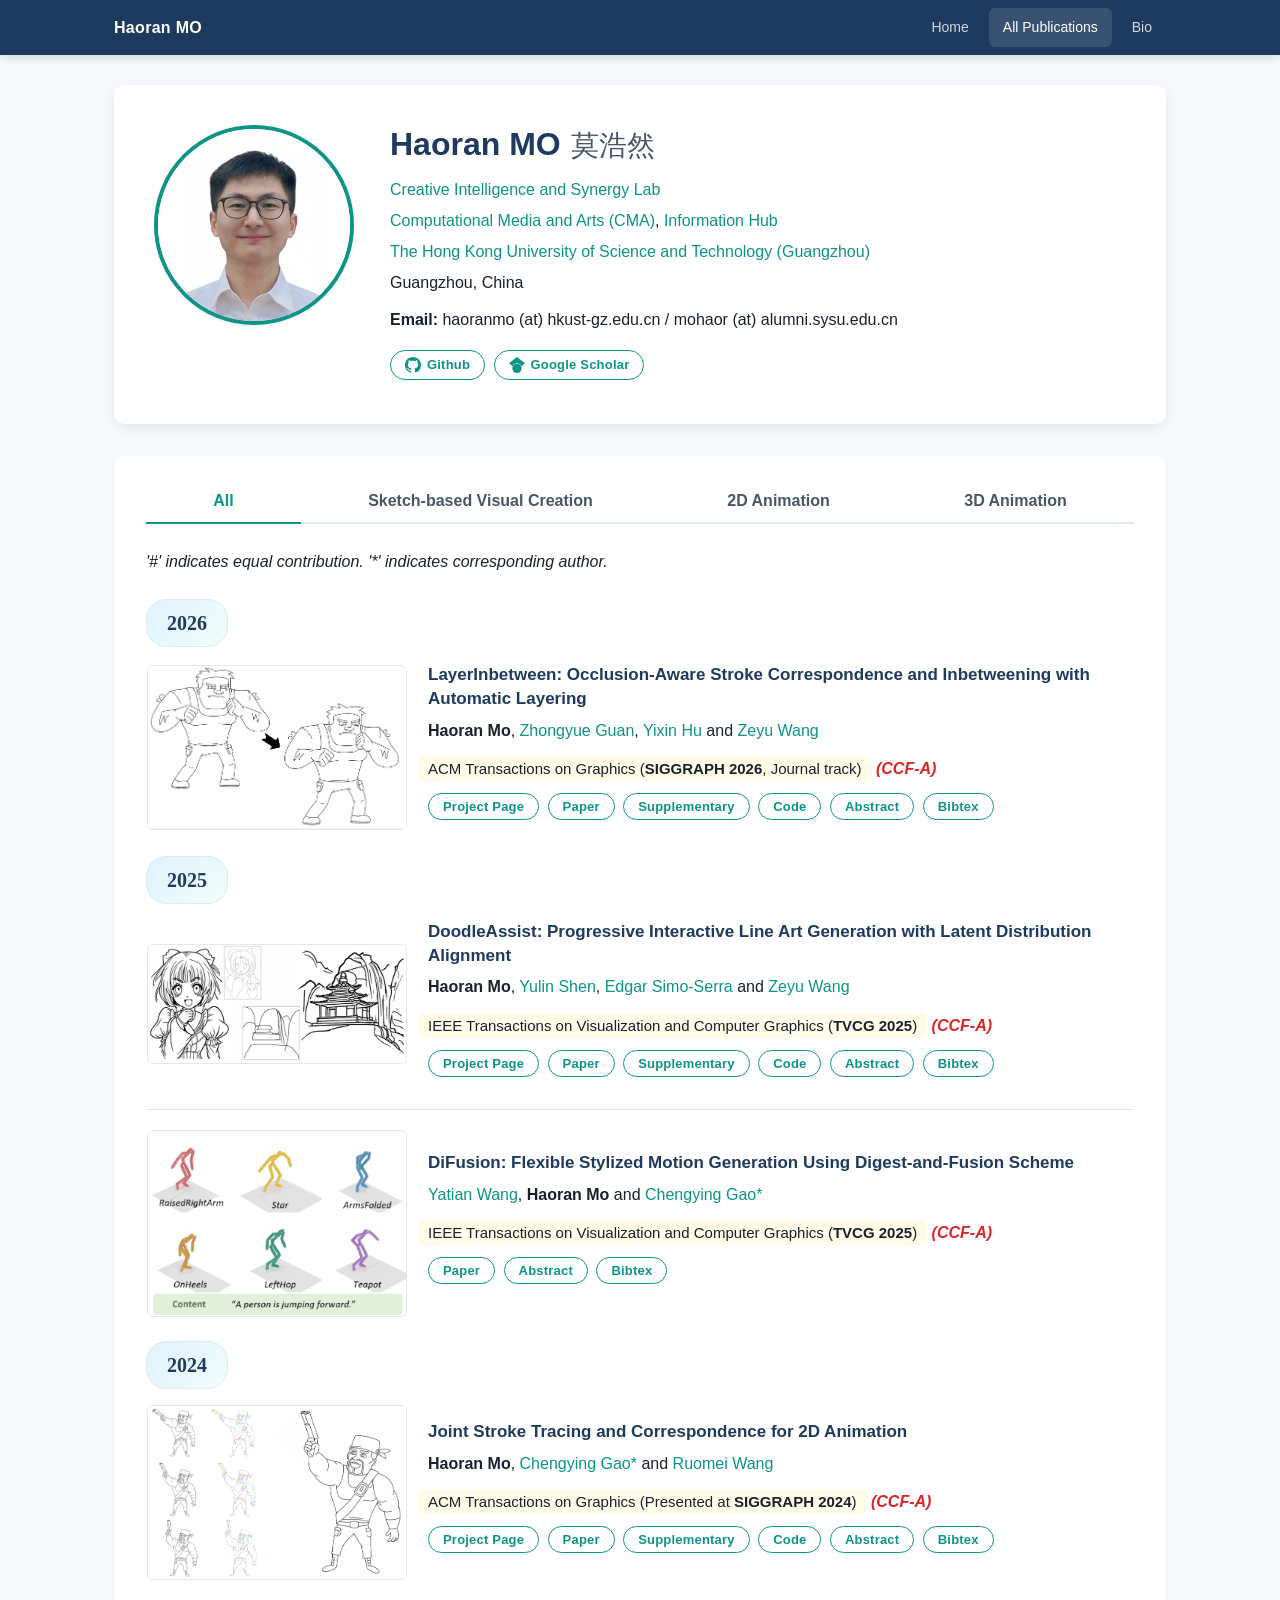
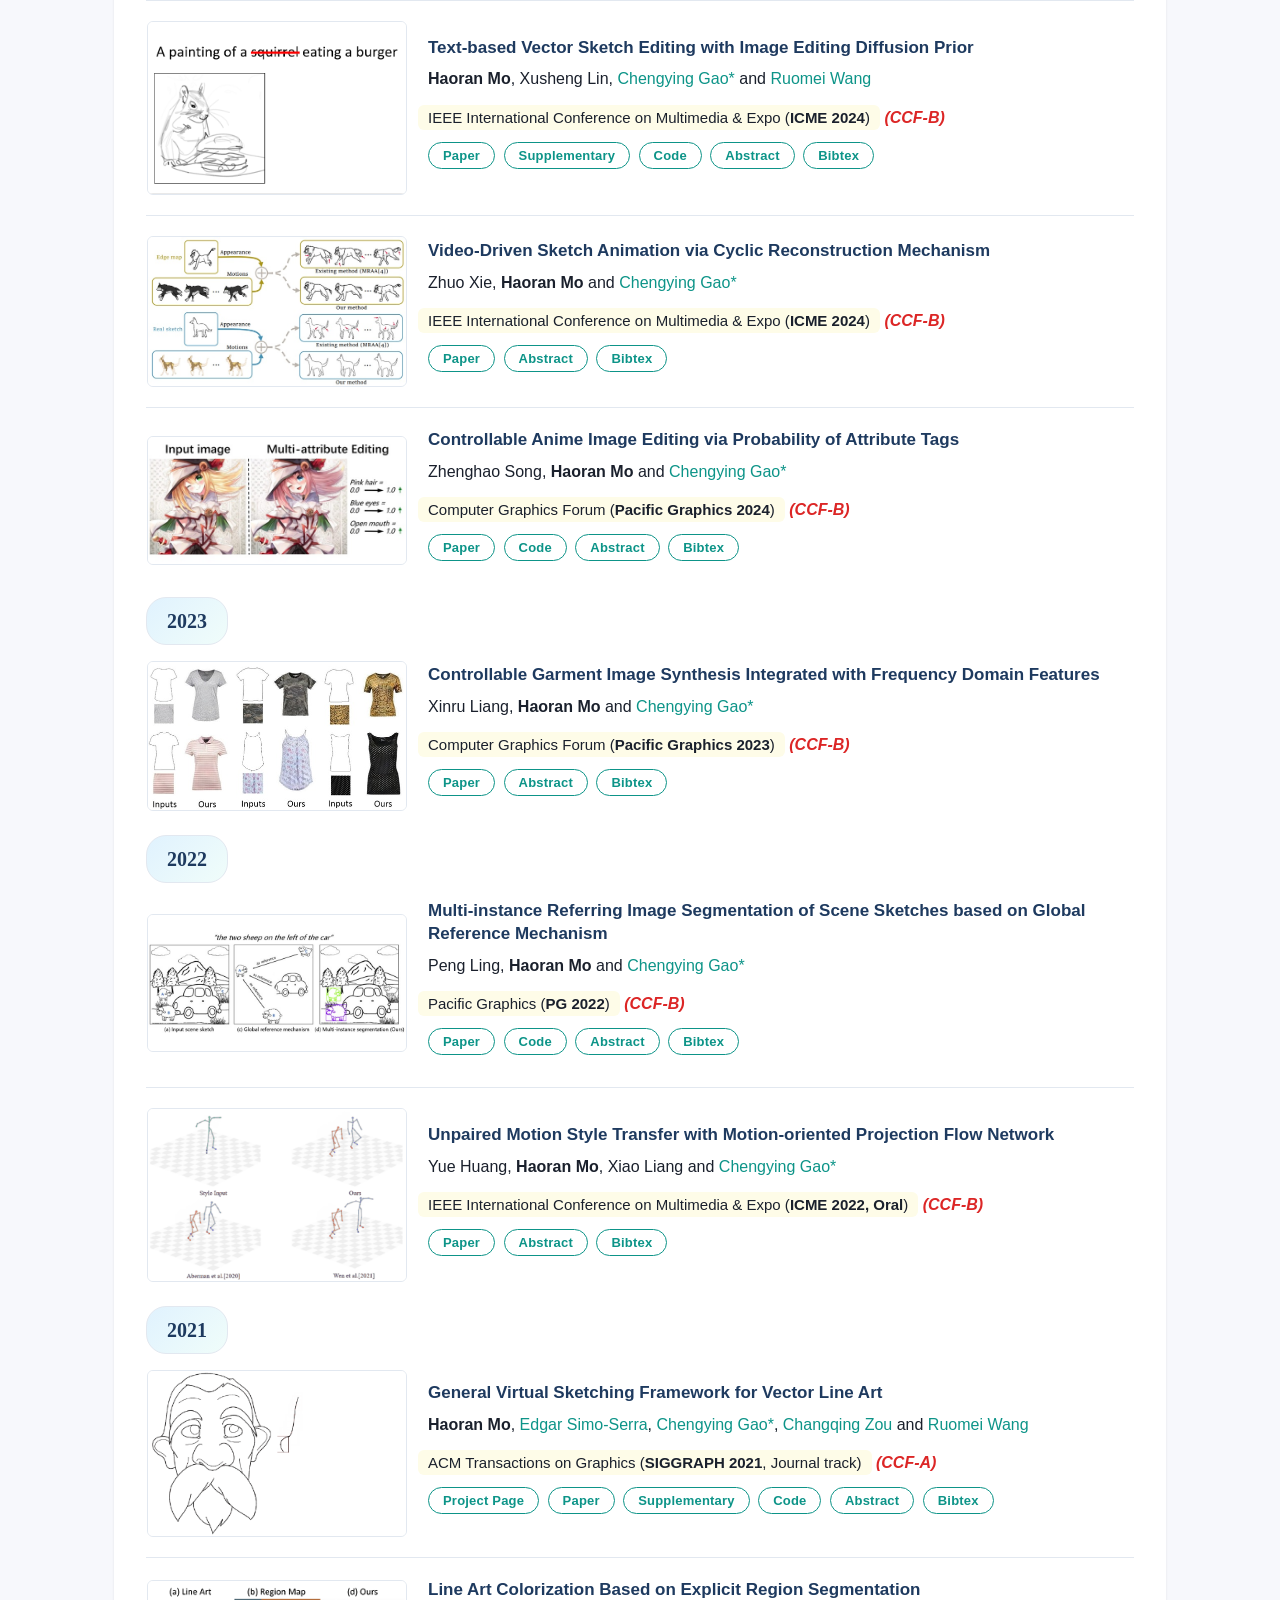
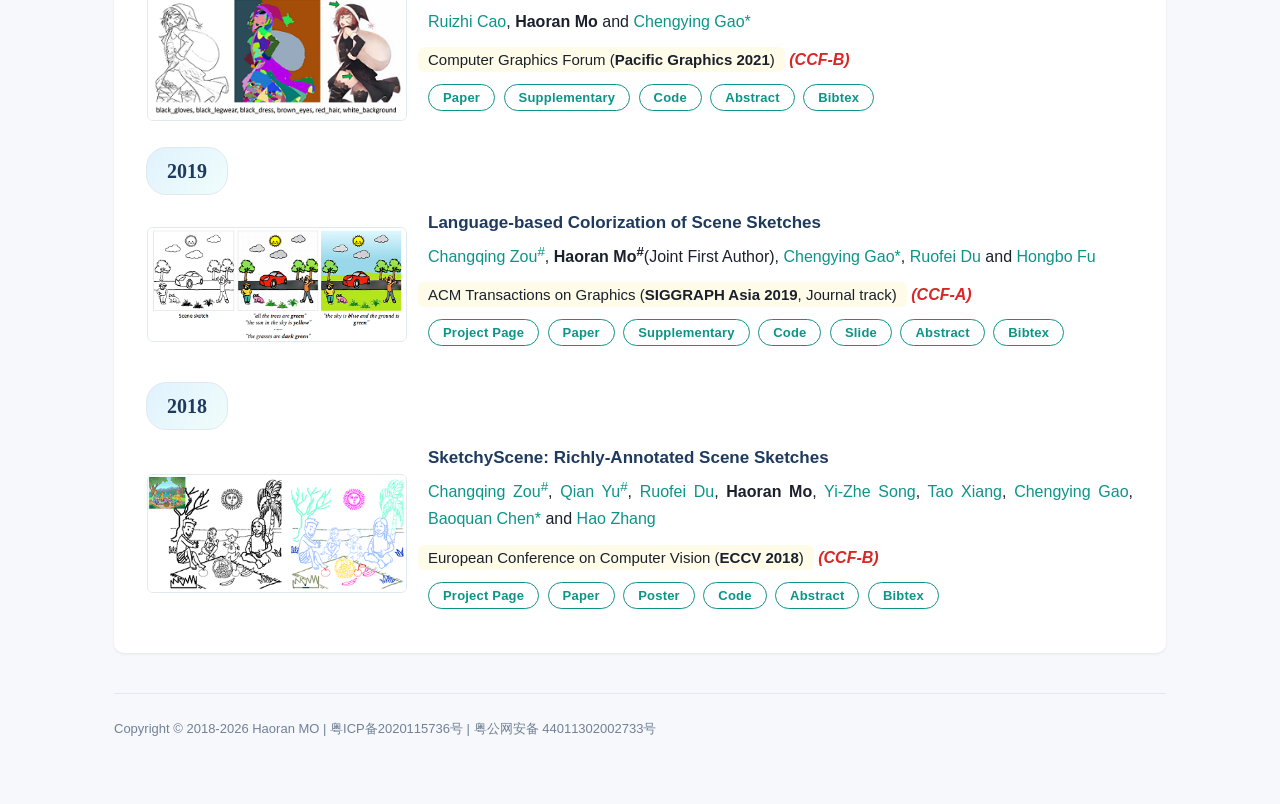
==== all_papers.html @ 0e8ff22b "updated" ====
﻿
<html><head><meta http-equiv="Content-Type" content="text/html; charset=UTF-8">
<meta name="viewport" content="width=device-width, initial-scale=1.0">
<!--<script async src="./analytics.js"></script>-->
<script type="text/javascript" src="./hidebib.js"></script>
<link rel="stylesheet" href="./style.css">
<title>Haoran MO | 莫浩然 's Papers</title>
</head>

<body>

<!-- Navigation -->
<nav class="top-nav">
    <div class="nav-inner">
        <a href="index.html" class="nav-brand">Haoran MO</a>
        <div class="nav-links">
            <a href="index.html">Home</a>
            <a href="all_papers.html" class="active">All Publications</a>
            <a href="bio.html">Bio</a>
        </div>
    </div>
</nav>

<div class="page-container">

<!-- Profile Header -->
<div class="profile-header">
    <div class="profile-photo">
        <img loading="lazy" src="./files/misc/DSC03589-AI-meitu-AI1-square.png" alt="Haoran MO">
    </div>
    <div class="profile-info">
        <div style="display:flex; align-items:baseline; gap:10px; flex-wrap:wrap; margin-bottom:12px;">
            <span class="caption">Haoran MO</span>
            <span class="caption-1">莫浩然</span>
        </div>
        <p class="content"><a href="https://cislab.hkust-gz.edu.cn/" class="content">Creative Intelligence and Synergy Lab</a></p>
        <p class="content"><a href="https://cma.hkust-gz.edu.cn/" class="content">Computational Media and Arts (CMA)</a>, <a href="https://infh.hkust-gz.edu.cn/" class="content">Information Hub</a></p>
        <p class="content"><a href="https://www.hkust-gz.edu.cn/" class="content">The Hong Kong University of Science and Technology (Guangzhou)</a></p>
        <p class="content">Guangzhou, China</p>
        <div style="margin-top:10px;">
            <p class="content"><strong>Email: </strong>haoranmo (at) hkust-gz.edu.cn / mohaor (at) alumni.sysu.edu.cn</p>
        </div>
        <div style="margin-top:12px;">
            <a href="https://github.com/MarkMoHR" class="mybutton"><svg viewBox="0 0 16 16" xmlns="http://www.w3.org/2000/svg"><path d="M8 0C3.58 0 0 3.58 0 8c0 3.54 2.29 6.53 5.47 7.59.4.07.55-.17.55-.38 0-.19-.01-.82-.01-1.49-2.01.37-2.53-.49-2.69-.94-.09-.23-.48-.94-.82-1.13-.28-.15-.68-.52-.01-.53.63-.01 1.08.58 1.23.82.72 1.21 1.87.87 2.33.66.07-.52.28-.87.51-1.07-1.78-.2-3.64-.89-3.64-3.95 0-.87.31-1.59.82-2.15-.08-.2-.36-1.02.08-2.12 0 0 .67-.21 2.2.82.64-.18 1.32-.27 2-.27.68 0 1.36.09 2 .27 1.53-1.04 2.2-.82 2.2-.82.44 1.1.16 1.92.08 2.12.51.56.82 1.27.82 2.15 0 3.07-1.87 3.75-3.65 3.95.29.25.54.73.54 1.48 0 1.07-.01 1.93-.01 2.2 0 .21.15.46.55.38A8.013 8.013 0 0016 8c0-4.42-3.58-8-8-8z"/></svg>Github</a>
            <a href="https://scholar.google.com/citations?user=wIqtF_QAAAAJ" class="mybutton"><svg viewBox="0 0 24 24" xmlns="http://www.w3.org/2000/svg"><path d="M5.242 13.769L0 9.5 12 0l12 9.5-5.242 4.269C17.548 11.249 14.978 9.5 12 9.5c-2.977 0-5.548 1.748-6.758 4.269zM12 10a7 7 0 100 14 7 7 0 000-14z"/></svg>Google Scholar</a>
        </div>
    </div>
</div>

<!-- All Publications -->
<div class="section-card">
    <!-- Category Navigation Tabs -->
    <div class="category-nav">
        <button class="cat-btn active" onclick="filterCategory('all')">All</button>
        <button class="cat-btn" onclick="filterCategory('sketch')">Sketch-based Visual Creation</button>
        <button class="cat-btn" onclick="filterCategory('2d')">2D Animation</button>
        <button class="cat-btn" onclick="filterCategory('3d')">3D Animation</button>
    </div>
    <p align="justify" class="content"><em>'#' indicates equal contribution. '*' indicates corresponding author.</em></p>

    <div class="pub-sections">
    <p class="year-badge">2026</p>
    <table class="pub-table" border="0">
        <tr data-category="2d">
            <td class="pub-thumb">
                <a href="https://github.com/MarkMoHR/LayerInbetween" class="hoverZoomLink">
                    <img loading="lazy" src="./files/projects/LayerInbetween_SIG26.gif" alt="LayerInbetween">
                </a>
            </td>
            <td class="pub-info">
                <heading>LayerInbetween: Occlusion-Aware Stroke Correspondence and Inbetweening with Automatic Layering</heading>
                <p class="content">
                    <strong>Haoran Mo</strong>,
                    <a href="https://scholar.google.com/citations?user=dSiiT8YAAAAJ">Zhongyue Guan</a>,
                    <a href="https://scholar.google.com/citations?user=kPGo8-kAAAAJ">Yixin Hu</a> and
                    <a href="https://cislab.hkust-gz.edu.cn/members/zeyu-wang/">Zeyu Wang</a>
                </p>
                <p class="margin-small">&nbsp;</p>
                <span class="content-bg"><em>ACM Transactions on Graphics (<strong>SIGGRAPH 2026</strong>, Journal track)</em></span>
                <em><strong><font color="#F56A6A">(CCF-A)</font></strong></em>
                <p class="margin">&nbsp;</p>
                <div class="paper" id="SIG_26_LayerInbetween">
                <a href="https://markmohr.github.io/LayerInbetween/" class="mybutton">Project Page</a>
                <a href="https://cislab.hkust-gz.edu.cn/media/documents/_SIGGRAPH_2026__LayerInbetween.pdf" class="mybutton">Paper</a>
                <a href="./files/projects/SIGGRAPH_2026_LayerInbetween_supplementary.pdf" class="mybutton">Supplementary</a>
                <a href="https://github.com/MarkMoHR/LayerInbetween" class="mybutton">Code</a>
                <a href="javascript:toggleblock('SIG26_LayerInbetween')" class="mybutton">Abstract</a>
                <a href="javascript:togglebib('SIG_26_LayerInbetween')" class="mybutton">Bibtex</a>
                <p class="margin">&nbsp;</p>
                <p class="content3" id="SIG26_LayerInbetween">
                    Establishing one-to-one stroke correspondences is fundamental to vector-based animation inbetweening. Animators may face great challenges when handling occlusion, as occluded strokes must be drawn explicitly in keyframes and manually hidden frame by frame after stroke interpolation. To reduce tedious effort, we present LayerInbetween, an occlusion-aware framework for vector stroke correspondence and automatic inbetweening. It performs automatic layering to guide stroke tracing and correspondence finding for occluded strokes, and to resolve occlusion with layers in the inbetween frames. To predict occluded strokes, we propose a Global-Local Layer Transformation (GLLT) module that progressively improves the spatial alignment of strokes across keyframes via layer guidance, thereby indicating their potential positions. Our framework is trained on a synthetic dataset comprising 17k+ pairs of keyframes with occlusion and their stroke correspondences. Extensive experiments demonstrate the effectiveness of LayerInbetween compared with existing methods and its generalization capabilities to various types of drawings. In addition to its superior performance, our vector-based inbetweening method enables more flexible editing of 2D animation than raster-based video generation.
                </p>
                <pre xml:space="preserve" class="content4">
@article{mo2026layerinbetween,
  title={LayerInbetween: Occlusion-Aware Stroke Correspondence and Inbetweening with Automatic Layering},
  author={Mo, Haoran and Guan, Zhongyue and Hu, Yixin and Wang, Zeyu},
  journal={ACM Transactions on Graphics (TOG)},
  volume={45},
  number={4},
  pages={1--18},
  year={2026},
  publisher={ACM New York, NY, USA}
}
</pre>
                </div>
            </td>
        </tr>
    </table>

    <p class="year-badge">2025</p>
    <table class="pub-table" border="0">
        <tr data-category="sketch">
            <td class="pub-thumb">
                <a href="https://github.com/MarkMoHR/DoodleAssist" class="hoverZoomLink">
                    <img loading="lazy" src="./files/projects/doodleAssist_TVCG25.jpg" alt="doodleAssist">
                </a>
            </td>
            <td class="pub-info">
                <heading>DoodleAssist: Progressive Interactive Line Art Generation with Latent Distribution Alignment</heading>
                <p class="content">
                    <strong>Haoran Mo</strong>,
                    <a href="https://yulinshen.com/">Yulin Shen</a>,
                    <a href="https://esslab.jp/~ess/en/">Edgar Simo-Serra</a> and
                    <a href="https://cislab.hkust-gz.edu.cn/members/zeyu-wang/">Zeyu Wang</a>
                </p>
                <p class="margin-small">&nbsp;</p>
                <span class="content-bg"><em>IEEE Transactions on Visualization and Computer Graphics (<strong>TVCG 2025</strong>)</em></span>
                <em><strong><font color="#F56A6A">(CCF-A)</font></strong></em>
                <p class="margin">&nbsp;</p>
                <div class="paper" id="TVCG_25_doodle">
                <a href="https://markmohr.github.io/DoodleAssist/" class="mybutton">Project Page</a>
                <a href="https://ieeexplore.ieee.org/abstract/document/11216020" class="mybutton">Paper</a>
                <a href="./files/projects/TVCG_DoodleAssist_supplementary.pdf" class="mybutton">Supplementary</a>
                <a href="https://github.com/MarkMoHR/DoodleAssist" class="mybutton">Code</a>
                <a href="javascript:toggleblock('TVCG25_doodle')" class="mybutton">Abstract</a>
                <a href="javascript:togglebib('TVCG_25_doodle')" class="mybutton">Bibtex</a>
                <p class="margin">&nbsp;</p>
                <p class="content3" id="TVCG25_doodle">
                    Creating high-quality line art in a fast and controlled manner plays a crucial role in anime production and concept design. We present DoodleAssist, an interactive and progressive line art generation system controlled by sketches and prompts, which helps both experts and novices concretize their design intentions or explore possibilities. Built upon a controllable diffusion model, our system performs progressive generation based on the last generated line art, synthesizing regions corresponding to drawn or modified strokes while keeping the remaining ones unchanged. To facilitate this process, we propose a latent distribution alignment mechanism to enhance the transition between the two regions and allow seamless blending, thereby alleviating issues of region incoherence and line discontinuity. Finally, we also build a user interface that allows the convenient creation of line art through interactive sketching and prompts. Qualitative and quantitative comparisons against existing approaches and an in-depth user study demonstrate the effectiveness and usability of our system. Our system can benefit various applications such as anime concept design, drawing assistant, and creativity support for children.
                </p>
                <pre xml:space="preserve" class="content4">
@article{mo2025doodleassist,
  title   = {DoodleAssist: Progressive Interactive Line Art Generation with Latent Distribution Alignment},
  author  = {Mo, Haoran and Shen, Yulin and Simo-Serra, Edgar and Wang, Zeyu},
  journal = {IEEE Transactions on Visualization and Computer Graphics (TVCG)},
  year    = {2025}
}
</pre>
                </div>
            </td>
        </tr>

        <tr data-category="3d">
            <td class="pub-thumb">
                <a href="https://ieeexplore.ieee.org/abstract/document/11202393" class="hoverZoomLink">
                    <img loading="lazy" src="./files/projects/motion_TVCG25.gif" alt="DiFusion">
                </a>
            </td>
            <td class="pub-info">
                <heading>DiFusion: Flexible Stylized Motion Generation Using Digest-and-Fusion Scheme</heading>
                <p class="content">
                    <a href="">Yatian Wang</a>,
                    <strong>Haoran Mo</strong> and
                    <a href="https://cse.sysu.edu.cn/teacher/GaoChengying">Chengying Gao*</a>
                </p>
                <p class="margin-small">&nbsp;</p>
                <span class="content-bg"><em>IEEE Transactions on Visualization and Computer Graphics (<strong>TVCG 2025</strong>)</em></span>
                <em><strong><font color="#F56A6A">(CCF-A)</font></strong></em>
                <p class="margin">&nbsp;</p>
                <div class="paper" id="TVCG_25_motion">
                <a href="https://ieeexplore.ieee.org/abstract/document/11202393" class="mybutton">Paper</a>
                <a href="javascript:toggleblock('TVCG25_motion')" class="mybutton">Abstract</a>
                <a href="javascript:togglebib('TVCG_25_motion')" class="mybutton">Bibtex</a>
                <p class="margin">&nbsp;</p>
                <p class="content3" id="TVCG25_motion">
                    To address the issue of style expression in existing
 text-driven human motion synthesis methods, we propose DiFusion, a framework for diversely stylized motion generation.
 It offers flexible control of content through texts and style via
 multiple modalities, i.e., textual labels or motion sequences. Our
 approach employs a dual-condition motion latent diffusion model,
 enabling independent control of content and style through flexible
 input modalities. To tackle the issue of imbalanced complexity
 between the text-motion and style-motion datasets, we propose
 the Digest-and-Fusion training scheme, which digests domain
specific knowledge from both datasets and then adaptively fuses
 them into a compatible manner. Comprehensive evaluations
 demonstrate the effectiveness of our method and its superiority
 over existing approaches in terms of content alignment, style
 expressiveness, realism, and diversity. Additionally, our approach
 can be extended to practical applications, such as motion style
 interpolation.
                </p>
                <pre xml:space="preserve" class="content4">
@article{wang2025difusion,
  title   = {DiFusion: Flexible Stylized Motion Generation Using Digest-and-Fusion Scheme},
  author  = {Wang, Yatian and Mo, Haoran and Gao, Chengying},
  journal = {IEEE Transactions on Visualization and Computer Graphics (TVCG)},
  year    = {2025}
}
</pre>
                </div>
            </td>
        </tr>
    </table>

    <p class="year-badge">2024</p>
    <table class="pub-table" border="0">
        <tr data-category="2d">
            <td class="pub-thumb">
                <a href="https://markmohr.github.io/JoSTC/" class="hoverZoomLink">
                    <img loading="lazy" src="./files/TOG2024/gunman.gif" alt="tracing">
                </a>
            </td>
            <td class="pub-info">
                <heading>Joint Stroke Tracing and Correspondence for 2D Animation</heading>
                <p class="content">
                    <strong>Haoran Mo</strong>,
                    <a href="https://cse.sysu.edu.cn/teacher/GaoChengying">Chengying Gao*</a> and
                    <a href="https://sse.sysu.edu.cn/teacher/689">Ruomei Wang</a>
                </p>
                <p class="margin-small">&nbsp;</p>
                <span class="content-bg"><em>ACM Transactions on Graphics (Presented at <strong>SIGGRAPH 2024</strong>)</em></span>
                <em><strong><font color="#F56A6A">(CCF-A)</font></strong></em>
                <p class="margin">&nbsp;</p>
                <div class="paper" id="TOG24">
                <a href="https://markmohr.github.io/JoSTC/" class="mybutton">Project Page</a>
                <a href="https://dl.acm.org/doi/full/10.1145/3649890" class="mybutton">Paper</a>
                <a href="files/TOG2024/SketchTracing_TOG2024_supplemental.pdf" class="mybutton">Supplementary</a>
                <a href="https://github.com/MarkMoHR/JoSTC" class="mybutton">Code</a>
                <a href="javascript:toggleblock('TOG_24')" class="mybutton">Abstract</a>
                <a href="javascript:togglebib('TOG24')" class="mybutton">Bibtex</a>
                <p class="margin">&nbsp;</p>
                <p class="content3" id="TOG_24">
                    To alleviate human labor in redrawing keyframes with ordered vector strokes for automatic inbetweening,
                    we for the first time propose a joint stroke tracing and correspondence approach.
                    Given consecutive raster keyframes along with a single vector image of the starting frame as a guidance,
                    the approach generates vector drawings for the remaining keyframes while ensuring one-to-one stroke correspondence.
                    Our framework trained on clean line drawings generalizes to rough sketches
                    and the generated results can be imported into inbetweening systems to produce inbetween sequences.
                    Hence, the method is compatible with standard 2D animation workflow.
                    An adaptive spatial transformation module (ASTM) is introduced to handle non-rigid motions and stroke distortion.
                    We collect a dataset for training, with 10k+ pairs of raster frames and their vector drawings with stroke correspondence.
                    Comprehensive validations on real clean and rough animated frames manifest the effectiveness of our method and superiority to existing methods.
                </p>
                <pre xml:space="preserve" class="content4">
@article{mo2024joint,
  title   = {Joint Stroke Tracing and Correspondence for 2D Animation},
  author  = {Mo, Haoran and Gao, Chengying and Wang, Ruomei},
  journal = {ACM Transactions on Graphics (TOG)},
  year    = {2024}
}
</pre>
                </div>
            </td>
        </tr>

        <tr data-category="sketch">
            <td class="pub-thumb">
                <a href="https://github.com/MarkMoHR/DiffSketchEdit" class="hoverZoomLink">
                    <img loading="lazy" src="./files/ICME2024/editing.gif" alt="icme2024">
                </a>
            </td>
            <td class="pub-info">
                <heading>Text-based Vector Sketch Editing with Image Editing Diffusion Prior</heading>
                <p class="content">
                    <strong>Haoran Mo</strong>,
                    Xusheng Lin,
                    <a href="https://cse.sysu.edu.cn/teacher/GaoChengying">Chengying Gao*</a> and
                    <a href="https://sse.sysu.edu.cn/teacher/689">Ruomei Wang</a>
                </p>
                <p class="margin-small">&nbsp;</p>
                <span class="content-bg">
                    <em>IEEE International Conference on Multimedia &amp; Expo (<strong>ICME 2024</strong>)</em>
                </span>
                <em><strong><font color="#F56A6A">(CCF-B)</font></strong></em>
                <p class="margin">&nbsp;</p>
                <div class="paper" id="ICME24">
                <a href="https://www.sysu-imsl.com/files/ICME2024/ICME2024_sketch_editing_final.pdf" class="mybutton">Paper</a>
                <a href="files/ICME2024/ICME2024_sketch_editing_supp.pdf" class="mybutton">Supplementary</a>
                <a href="https://github.com/MarkMoHR/DiffSketchEdit" class="mybutton">Code</a>
                <a href="javascript:toggleblock('ICME_24')" class="mybutton">Abstract</a>
                <a href="javascript:togglebib('ICME24')" class="mybutton">Bibtex</a>
                <p class="margin">&nbsp;</p>
                <p class="content3" id="ICME_24">
                    We present a framework for text-based vector sketch editing to improve the efficiency of graphic design. The key idea behind the approach is to transfer the prior information from raster-level diffusion models, especially those from image editing methods, into the vector sketch-oriented task. The framework presents three editing modes and allows iterative editing. To meet the editing requirement of modifying the intended parts only while avoiding changing the other strokes, we introduce a stroke-level local editing scheme that automatically produces an editing mask reflecting locally editable regions and modifies strokes within the regions only. Comparisons with existing methods demonstrate the superiority of our approach.
                </p>
                <pre xml:space="preserve" class="content4">
@inproceedings{mo2024text,
  title={Text-based Vector Sketch Editing with Image Editing Diffusion Prior},
  author={Mo, Haoran and Lin, Xusheng and Gao, Chengying and Wang, Ruomei},
  booktitle={2024 IEEE International Conference on Multimedia and Expo (ICME)},
  pages={1--6},
  year={2024},
  organization={IEEE}
}
</pre>
                </div>
            </td>
        </tr>

        <tr data-category="2d">
            <td class="pub-thumb">
                <a href="https://ieeexplore.ieee.org/abstract/document/10688206/" class="hoverZoomLink">
                    <img loading="lazy" src="./files/ICME2024/animation.jpg" alt="icme2024">
                </a>
            </td>
            <td class="pub-info">
                <heading>Video-Driven Sketch Animation via Cyclic Reconstruction Mechanism</heading>
                <p class="content">
                    Zhuo Xie,
                    <strong>Haoran Mo</strong> and
                    <a href="https://cse.sysu.edu.cn/teacher/GaoChengying">Chengying Gao*</a>
                </p>
                <p class="margin-small">&nbsp;</p>
                <span class="content-bg">
                    <em>IEEE International Conference on Multimedia &amp; Expo (<strong>ICME 2024</strong>)</em>
                </span>
                <em><strong><font color="#F56A6A">(CCF-B)</font></strong></em>
                <p class="margin">&nbsp;</p>
                <div class="paper" id="ICME24_ani">
                <a href="https://www.sysu-imsl.com/files/ICME2024/ICME2024_sketch_animation_final.pdf" class="mybutton">Paper</a>
                <a href="javascript:toggleblock('ICME_24_ani')" class="mybutton">Abstract</a>
                <a href="javascript:togglebib('ICME24_ani')" class="mybutton">Bibtex</a>
                <p class="margin">&nbsp;</p>
                <p class="content3" id="ICME_24_ani">
                    Considering the time-consuming manual workflow in 2D sketch animation production, we present an automatic solution by using videos as reference to animate the static sketch images. This includes motion extraction from the videos and injection into the sketches to produce animated sketch sequences in which appearance properties from the source sketches should be preserved. To reduce blurry artifact caused by complex motions and maintain stroke line continuity, we propose to incorporate inner masks of the sketches as an explicit guidance to indicate inner regions and ensure component integrality. Moreover, to bridge the domain gap between the video frames and the sketches when modelling the motions, we introduce a cyclic reconstruction mechanism to increase compatibility with different domains and improve motion consistency between the sketch animation and the driving video.
                </p>
                <pre xml:space="preserve" class="content4">
@inproceedings{xie2024video,
  title={Video-Driven Sketch Animation via Cyclic Reconstruction Mechanism},
  author={Xie, Zhuo and Mo, Haoran and Gao, Chengying},
  booktitle={2024 IEEE International Conference on Multimedia and Expo (ICME)},
  pages={1--6},
  year={2024},
  organization={IEEE}
}
</pre>
                </div>
            </td>
        </tr>

        <tr data-category="sketch">
            <td class="pub-thumb">
                <a href="https://onlinelibrary.wiley.com/doi/10.1111/cgf.15245" class="hoverZoomLink">
                    <img loading="lazy" src="./files/PG2024/pg2024.jpg">
                </a>
            </td>
            <td class="pub-info">
                <heading>Controllable Anime Image Editing via Probability of Attribute Tags</heading>
                <p class="content">
                    Zhenghao Song,
                    <strong>Haoran Mo</strong> and
                    <a href="https://cse.sysu.edu.cn/teacher/GaoChengying">Chengying Gao*</a>
                </p>
                <p class="margin-small">&nbsp;</p>
                <span class="content-bg"><em>Computer Graphics Forum (<strong>Pacific Graphics 2024</strong>)</em></span>
                <em><strong><font color="#F56A6A">(CCF-B)</font></strong></em>
                <p class="margin">&nbsp;</p>
                <div class="paper" id="PG2024">
                <a href="https://onlinelibrary.wiley.com/doi/10.1111/cgf.15245" class="mybutton">Paper</a>
                <a href="https://github.com/Songdp-zh/Controllable-Anime-Image-Editing" class="mybutton">Code</a>
                <a href="javascript:toggleblock('PG_24')" class="mybutton">Abstract</a>
                <a href="javascript:togglebib('PG2024')" class="mybutton">Bibtex</a>
                <p class="margin">&nbsp;</p>
                <p class="content3" id="PG_24">
                    Editing anime images via probabilities of attribute tags allows controlling the degree of the manipulation in an intuitive and convenient manner.
                    Existing methods fall short in the progressive modification and preservation of unintended regions in the input image.
                    We propose a controllable anime image editing framework based on adjusting the tag probabilities,
                    in which a probability encoding network (PEN) is developed to encode the probabilities into features that capture continuous characteristic of the probabilities.
                    Thus, the encoded features are able to direct the generative process of a pre-trained diffusion model and facilitate the linear manipulation.
                    We also introduce a local editing module that automatically identifies the intended regions and constrains the edits to be applied to those regions only,
                    which preserves the others unchanged.
                    Comprehensive comparisons with existing methods indicate the effectiveness of our framework in both one-shot and linear editing modes.
                    Results in additional applications further demonstrate the generalization ability of our approach.
                </p>
                <pre xml:space="preserve" class="content4">
@inproceedings{song2024controllable,
  title={Controllable Anime Image Editing via Probability of Attribute Tags},
  author={Song, Zhenghao and Mo, Haoran and Gao, Chengying},
  booktitle={Pacific Graphics},
  year={2024}
}
</pre>
                </div>
            </td>
        </tr>
    </table>

    <p class="year-badge">2023</p>
    <table class="pub-table" border="0">
        <tr data-category="sketch">
            <td class="pub-thumb">
                <a href="https://onlinelibrary.wiley.com/doi/10.1111/cgf.14938" class="hoverZoomLink">
                    <img loading="lazy" src="./files/PG2023/pg2023.jpg">
                </a>
            </td>
            <td class="pub-info">
                <heading>Controllable Garment Image Synthesis Integrated with Frequency Domain Features</heading>
                <p class="content">
                    Xinru Liang,
                    <strong>Haoran Mo</strong> and
                    <a href="https://cse.sysu.edu.cn/teacher/GaoChengying">Chengying Gao*</a>
                </p>
                <p class="margin-small">&nbsp;</p>
                <span class="content-bg"><em>Computer Graphics Forum (<strong>Pacific Graphics 2023</strong>)</em></span>
                <em><strong><font color="#F56A6A">(CCF-B)</font></strong></em>
                <p class="margin">&nbsp;</p>
                <div class="paper" id="PG2023">
                <a href="https://onlinelibrary.wiley.com/doi/10.1111/cgf.14938" class="mybutton">Paper</a>
                <a href="javascript:toggleblock('PG_23')" class="mybutton">Abstract</a>
                <a href="javascript:togglebib('PG2023')" class="mybutton">Bibtex</a>
                <p class="margin">&nbsp;</p>
                <p class="content3" id="PG_23">
                    Using sketches and textures to synthesize garment images is able to conveniently display the realistic visual effect in the design phase,
                    which greatly increases the efficiency of fashion design.
                    Existing garment image synthesis methods from a sketch and a texture tend to fail in working on complex textures,
                    especially those with periodic patterns.
                    We propose a controllable garment image synthesis framework that takes as inputs an outline sketch and a texture patch
                    and generates garment images with complicated and diverse texture patterns.
                    To improve the performance of global texture expansion, we exploit the frequency domain features in the generative process,
                    which are from a Fast Fourier Transform (FFT) and able to represent the periodic information of the patterns.
                    We also introduce a perceptual loss in the frequency domain to measure the similarity of two texture pattern patches
                    in terms of their intrinsic periodicity and regularity.
                    Comparisons with existing approaches and sufficient ablation studies demonstrate the effectiveness of our method
                    that is capable of synthesizing impressive garment images with diverse texture patterns while guaranteeing proper texture expansion and pattern consistency.
                </p>
                <pre xml:space="preserve" class="content4">
@inproceedings{liang2023controllable,
  title={Controllable Garment Image Synthesis Integrated with Frequency Domain Features},
  author={Liang, Xinru and Mo, Haoran and Gao, Chengying},
  booktitle={Pacific Graphics},
  year={2023}
}
</pre>
                </div>
            </td>
        </tr>
    </table>

    <p class="year-badge">2022</p>
    <table class="pub-table" border="0">
        <tr data-category="sketch">
            <td class="pub-thumb">
                <a href="https://diglib.eg.org/handle/10.2312/pg20221238" class="hoverZoomLink">
                    <img loading="lazy" src="./files/PG2022/pg2022.jpg">
                </a>
            </td>
            <td class="pub-info">
                <heading>Multi-instance Referring Image Segmentation of Scene Sketches based on Global Reference Mechanism</heading>
                <p class="content">
                    Peng Ling,
                    <strong>Haoran Mo</strong> and
                    <a href="https://cse.sysu.edu.cn/teacher/GaoChengying">Chengying Gao*</a>
                </p>
                <p class="margin-small">&nbsp;</p>
                <span class="content-bg"><em>Pacific Graphics (<strong>PG 2022</strong>)</em></span>
                <em><strong><font color="#F56A6A">(CCF-B)</font></strong></em>
                <p class="margin">&nbsp;</p>
                <div class="paper" id="PG2022">
                <a href="https://www.sysu-imsl.com/files/PG2022/referring_sketch_segmentation.pdf" class="mybutton">Paper</a>
                <a href="https://github.com/LQY404/GRM-Net" class="mybutton">Code</a>
                <a href="javascript:toggleblock('PG_22')" class="mybutton">Abstract</a>
                <a href="javascript:togglebib('PG2022')" class="mybutton">Bibtex</a>
                <p class="margin">&nbsp;</p>
                <p class="content3" id="PG_22">
                    Scene sketch segmentation based on referring expression plays an important role in sketch editing of anime industry.
                    While most existing referring image segmentation approaches are designed for the standard task of generating a binary segmentation mask for a single
                    or a group of target(s), we think it necessary to equip these models with the ability of multi-instance segmentation.
                    To this end, we propose GRM-Net, a one-stage framework tailored for multi-instance referring image segmentation of scene sketches.
                    We extract the language features from the expression and fuse it into a conventional instance segmentation pipeline for filtering out the undesired instances
                    in a coarse-to-fine manner and keeping the matched ones.
                    To model the relative arrangement of the objects and the relationship among them from a global view,
                    we propose a global reference mechanism (GRM) to assign references to each detected candidate to identify its position.
                    We compare with existing methods designed for multi-instance referring image segmentation of scene sketches
                    and for the standard task of referring image segmentation, and the results demonstrate the effectiveness and superiority of our approach.
                </p>
                <pre xml:space="preserve" class="content4">
@inproceedings{ling2022multi,
  title={Multi-instance Referring Image Segmentation of Scene Sketches based on Global Reference Mechanism},
  author={Ling, Peng and Mo, Haoran and Gao, Chengying},
  booktitle={Pacific Graphics},
  year={2022}
}
</pre>
                </div>
            </td>
        </tr>

        <tr data-category="3d">
            <td class="pub-thumb">
                <a href="https://ieeexplore.ieee.org/abstract/document/9859776" class="hoverZoomLink">
                    <img loading="lazy" src="./files/ICME2022/icme2022-4.gif" alt="icme2022">
                </a>
            </td>
            <td class="pub-info">
                <heading>Unpaired Motion Style Transfer with Motion-oriented Projection Flow Network</heading>
                <p class="content">
                    Yue Huang,
                    <strong>Haoran Mo</strong>,
                    Xiao Liang and
                    <a href="https://cse.sysu.edu.cn/teacher/GaoChengying">Chengying Gao*</a>
                </p>
                <p class="margin-small">&nbsp;</p>
                <span class="content-bg">
                    <em>IEEE International Conference on Multimedia &amp; Expo (<strong>ICME 2022, Oral</strong>)</em>
                </span>
                <em><strong><font color="#F56A6A">(CCF-B)</font></strong></em>
                <p class="margin">&nbsp;</p>
                <div class="paper" id="ICME22">
                <a href="https://www.sysu-imsl.com/files/ICME2022/Unpaired_Motion_Style_Transfer_camera_ready.pdf" class="mybutton">Paper</a>
                <a href="javascript:toggleblock('ICME_22')" class="mybutton">Abstract</a>
                <a href="javascript:togglebib('ICME22')" class="mybutton">Bibtex</a>
                <p class="margin">&nbsp;</p>
                <p class="content3" id="ICME_22">
                    Existing motion style transfer methods trained with unpaired samples tend to generate motions with inconsistent content
                    or inconsistent number of frames when compared with the source motion.
                    Moreover, due to the limited training samples, these methods perform worse in unseen style.
                    In this paper, we propose a novel unpaired motion style transfer framework that generates complete stylized motions with consistent content.
                    We introduce a motion-oriented projection flow network (M-PFN) designed for temporal motion data,
                    which encodes the content and style motions into latent codes
                    and decodes the stylized features produced by adaptive instance normalization (AdaIN) into stylized motions.
                    The M-PFN contains dedicated operations and modules, e.g., Transformer, to process the temporal information of motions,
                    which help to improve the continuity of the generated motions.
                    Comparisons with the state-of-the-art methods show that our method effectively transfers the style of the motions
                    while retaining the complete content and has stronger generalization ability in unseen style features.
                </p>
                <pre xml:space="preserve" class="content4">
@inproceedings{huang2022unpaired,
  title={Unpaired Motion Style Transfer with Motion-oriented Projection Flow Network},
  author={Huang, Yue and Mo, Haoran and Liang, Xiao and Gao, Chengying},
  booktitle={2022 IEEE International Conference on Multimedia and Expo (ICME)},
  pages={1--6},
  year={2022},
  organization={IEEE}
}
</pre>
                </div>
            </td>
        </tr>
    </table>

    <p class="year-badge">2021</p>
    <table class="pub-table" border="0">
        <tr data-category="sketch">
            <td class="pub-thumb">
                <a href="https://markmohr.github.io/virtual_sketching/" class="hoverZoomLink">
                    <img loading="lazy" src="./files/SIG2021/muten-fast.gif" alt="vectorization">
                </a>
            </td>
            <td class="pub-info">
                <heading>General Virtual Sketching Framework for Vector Line Art</heading>
                <p class="content">
                    <strong>Haoran Mo</strong>,
                    <a href="https://esslab.jp/~ess/en/">Edgar Simo-Serra</a>,
                    <a href="https://cse.sysu.edu.cn/teacher/GaoChengying">Chengying Gao*</a>,
                    <a href="https://scholar.google.com/citations?user=kj5HiGgAAAAJ">Changqing Zou</a> and
                    <a href="https://sse.sysu.edu.cn/teacher/689">Ruomei Wang</a>
                </p>
                <p class="margin-small">&nbsp;</p>
                <span class="content-bg"><em>ACM Transactions on Graphics (<strong>SIGGRAPH 2021</strong>, Journal track)</em></span>
                <em><strong><font color="#F56A6A">(CCF-A)</font></strong></em>
                <p class="margin">&nbsp;</p>
                <div class="paper" id="SIG21">
                <a href="https://markmohr.github.io/virtual_sketching/" class="mybutton">Project Page</a>
                <a href="https://dl.acm.org/doi/abs/10.1145/3450626.3459833" class="mybutton">Paper</a>
                <a href="files/SIG2021/SketchVectorization_SIG2021_supplemental.pdf" class="mybutton">Supplementary</a>
                <a href="https://github.com/MarkMoHR/virtual_sketching" class="mybutton">Code</a>
                <a href="javascript:toggleblock('SIG_21')" class="mybutton">Abstract</a>
                <a href="javascript:togglebib('SIG21')" class="mybutton">Bibtex</a>
                <p class="margin">&nbsp;</p>
                <p class="content3" id="SIG_21">
                    Vector line art plays an important role in graphic design, however, it is tedious to manually create.
                    We introduce a general framework to produce line drawings from a wide variety of images,
                    by learning a mapping from raster image space to vector image space.
                    Our approach is based on a recurrent neural network that draws the lines one by one.
                    A differentiable rasterization module allows for training with only supervised raster data.
                    We use a dynamic window around a virtual pen while drawing lines,
                    implemented with a proposed aligned cropping and differentiable pasting modules.
                    Furthermore, we develop a stroke regularization loss that encourages the model
                    to use fewer and longer strokes to simplify the resulting vector image.
                    Ablation studies and comparisons with existing methods corroborate the efficiency of our approach
                    which is able to generate visually better results in less computation time,
                    while generalizing better to a diversity of images and applications.
                </p>
                <pre xml:space="preserve" class="content4">
@article{mo2021virtualsketching,
  title   = {General Virtual Sketching Framework for Vector Line Art},
  author  = {Mo, Haoran and Simo-Serra, Edgar and Gao, Chengying and Zou, Changqing and Wang, Ruomei},
  journal = {ACM Transactions on Graphics (TOG)},
  year    = {2021},
  volume  = {40},
  number  = {4},
  pages   = {51:1--51:14}
}
</pre>
                </div>
            </td>
        </tr>

        <tr data-category="sketch">
            <td class="pub-thumb">
                <a href="https://onlinelibrary.wiley.com/doi/full/10.1111/cgf.14396" class="hoverZoomLink">
                    <img loading="lazy" src="./files/PG2021/colorization-PG2021.png" alt="colorization-PG2021">
                </a>
            </td>
            <td class="pub-info">
                <heading>Line Art Colorization Based on Explicit Region Segmentation</heading>
                <p class="content">
                    <a href="https://github.com/Ricardo-L-C">Ruizhi Cao</a>,
                    <strong>Haoran Mo</strong> and
                    <a href="https://cse.sysu.edu.cn/teacher/GaoChengying">Chengying Gao*</a>
                </p>
                <p class="margin-small">&nbsp;</p>
                <span class="content-bg"><em>Computer Graphics Forum (<strong>Pacific Graphics 2021</strong>)</em></span>
                <em><strong><font color="#F56A6A">(CCF-B)</font></strong></em>
                <p class="margin">&nbsp;</p>
                <div class="paper" id="PG2021">
                <a href="https://www.sysu-imsl.com/files/PG2021/line_art_colorization_pg2021_main.pdf" class="mybutton">Paper</a>
                <a href="https://www.sysu-imsl.com/files/PG2021/line_art_colorization_pg2021_supp.pdf" class="mybutton">Supplementary</a>
                <a href="https://github.com/Ricardo-L-C/ColorizationWithRegion" class="mybutton">Code</a>
                <a href="javascript:toggleblock('PG_21')" class="mybutton">Abstract</a>
                <a href="javascript:togglebib('PG2021')" class="mybutton">Bibtex</a>
                <p class="margin">&nbsp;</p>
                <p class="content3" id="PG_21">
                    Automatic line art colorization plays an important role in anime and comic industry.
                    While existing methods for line art colorization are able to generate plausible colorized results,
                    they tend to suffer from the color bleeding issue.
                    We introduce an explicit segmentation fusion mechanism to aid colorization frameworks in avoiding color bleeding artifacts.
                    This mechanism is able to provide region segmentation information for the colorization process explicitly
                    so that the colorization model can learn to avoid assigning the same color across regions with different semantics
                    or inconsistent colors inside an individual region.
                    The proposed mechanism is designed in a plug-and-play manner,
                    so it can be applied to a diversity of line art colorization frameworks with various kinds of user guidances.
                    We evaluate this mechanism in tag-based and reference-based line art colorization tasks
                    by incorporating it into the state-of-the-art models.
                    Comparisons with these existing models corroborate the effectiveness of our method which largely alleviates the color bleeding artifacts.
                </p>
                <pre xml:space="preserve" class="content4">
@inproceedings{cao2021line,
  title={Line Art Colorization Based on Explicit Region Segmentation},
  author={Cao, Ruizhi and Mo, Haoran and Gao, Chengying},
  booktitle={Computer Graphics Forum},
  volume={40},
  number={7},
  year={2021},
  organization={Wiley Online Library}
}
</pre>
                </div>
            </td>
        </tr>
    </table>

    <p class="year-badge">2019</p>
    <table class="pub-table" border="0">
        <tr data-category="sketch">
            <td class="pub-thumb">
                <a href="https://sketchyscene.github.io/SketchySceneColorization/" class="hoverZoomLink">
                    <img loading="lazy" src="./files/SIGA19/colorization2.png" alt="colorization">
                </a>
            </td>
            <td class="pub-info">
                <heading>Language-based Colorization of Scene Sketches</heading>
                <p class="content">
                    <a href="https://scholar.google.com/citations?user=kj5HiGgAAAAJ">Changqing Zou<sup>#</sup></a>,
                    <strong>Haoran Mo<sup>#</sup></strong>(Joint First Author),
                    <a href="https://cse.sysu.edu.cn/teacher/GaoChengying">Chengying Gao*</a>,
                    <a href="http://www.duruofei.com/">Ruofei Du</a> and
                    <a href="https://hongbofu.people.ust.hk/">Hongbo Fu</a>
                </p>
                <p class="margin-small">&nbsp;</p>
                <span class="content-bg"><em>ACM Transactions on Graphics (<strong>SIGGRAPH Asia 2019</strong>, Journal track)</em></span>
                <em><strong><font color="#F56A6A">(CCF-A)</font></strong></em>
                <p class="margin">&nbsp;</p>
                <div class="paper" id="SIGA19">
                <a href="https://sketchyscene.github.io/SketchySceneColorization/" class="mybutton">Project Page</a>
                <a href="files/SIGA19/SketchColorization_paper_SA2019.pdf" class="mybutton">Paper</a>
                <a href="files/SIGA19/SketchColorization_supplementary_SA2019.pdf" class="mybutton">Supplementary</a>
                <a href="https://github.com/SketchyScene/SketchySceneColorization" class="mybutton">Code</a>
                <a href="files/SIGA19/SA2019_SketchColorization_355.pptx" class="mybutton">Slide</a>
                <a href="javascript:toggleblock('SIGA_19')" class="mybutton">Abstract</a>
                <a href="javascript:togglebib('SIGA19')" class="mybutton">Bibtex</a>
                <p class="margin">&nbsp;</p>
                <p class="content3" id="SIGA_19">
                    Being natural, touchless, and fun-embracing, language-based inputs have been demonstrated effective
                    for various tasks from image generation to literacy education for children. This paper for the first
                    time presents a language-based system for interactive colorization of scene sketches, based on semantic
                    comprehension. The proposed system is built upon deep neural networks trained on a large-scale
                    repository of scene sketches and cartoon-style color images with text descriptions. Given a scene
                    sketch, our system allows users, via language-based instructions, to interactively localize and
                    colorize specific foreground object instances to meet various colorization requirements in a
                    progressive way. We demonstrate the effectiveness of our approach via comprehensive experimental
                    results including alternative studies, comparison with the state-of-the-art methods, and generalization
                    user studies. Given the unique characteristics of language-based inputs, we envision a combination of
                    our interface with a traditional scribble-based interface for a practical multimodal colorization
                    system, benefiting various applications. </p>
                <pre xml:space="preserve" class="content4">
@article{zouSA2019sketchcolorization,
  title   = {Language-based Colorization of Scene Sketches},
  author  = {Zou, Changqing and Mo, Haoran and Gao, Chengying and Du, Ruofei and Fu, Hongbo},
  journal = {ACM Transactions on Graphics (TOG)},
  year    = {2019},
  volume  = {38},
  number  = {6},
  pages   = {233:1--233:16}
}
</pre>
                </div>
            </td>
        </tr>
    </table>

    <p class="year-badge">2018</p>
    <table class="pub-table" border="0">
        <tr data-category="sketch">
            <td class="pub-thumb">
                <a href="https://sketchyscene.github.io/SketchyScene/" class="hoverZoomLink">
                    <img loading="lazy" src="./files/ECCV18/sketchyscene2.png" alt="SketchyScene_eccv18">
                </a>
            </td>
            <td class="pub-info">
                <heading>SketchyScene: Richly-Annotated Scene Sketches</heading>
                <p class="content">
                    <a href="https://scholar.google.com/citations?user=kj5HiGgAAAAJ">Changqing Zou<sup>#</sup></a>,
                    <a href="https://yuqian1023.github.io/">Qian Yu<sup>#</sup></a>,
                    <a href="http://www.duruofei.com/">Ruofei Du</a>,
                    <strong>Haoran Mo</strong>,
                    <a href="https://scholar.google.co.uk/citations?user=irZFP_AAAAAJ&hl=en">Yi-Zhe Song</a>,
                    <a href="https://scholar.google.co.uk/citations?user=MeS5d4gAAAAJ&hl=en">Tao Xiang</a>,
                    <a href="https://cse.sysu.edu.cn/teacher/GaoChengying">Chengying Gao</a>,
                    <a href="http://cfcs.pku.edu.cn/baoquan/">Baoquan Chen*</a> and
                    <a href="http://www.cs.sfu.ca/~haoz/">Hao Zhang</a>
                </p>
                <p class="margin-small">&nbsp;</p>
                <span class="content-bg"><em>European Conference on Computer Vision (<strong>ECCV 2018</strong>)</em></span>
                <em><strong><font color="#F56A6A">(CCF-B)</font></strong></em>
                <p class="margin">&nbsp;</p>
                <div class="paper" id="SketchyScene_eccv">
                <a href="https://sketchyscene.github.io/SketchyScene/" class="mybutton">Project Page</a>
                <a href="http://openaccess.thecvf.com/content_ECCV_2018/papers/Changqing_Zou_SketchyScene_Richly-Annotated_Scene_ECCV_2018_paper.pdf" class="mybutton">Paper</a>
                <a href="https://changqingzou.weebly.com/uploads/5/9/3/6/59369643/eccv_2018_qian_changqing_v2.4.pdf" class="mybutton">Poster</a>
                <a href="https://github.com/SketchyScene/SketchyScene" class="mybutton">Code</a>
                <a href="javascript:toggleblock('SketchyScene_eccv18')" class="mybutton">Abstract</a>
                <a href="javascript:togglebib('SketchyScene_eccv')" class="mybutton">Bibtex</a>
                <p class="margin">&nbsp;</p>
                <p class="content3" id="SketchyScene_eccv18"> We contribute the first large-scale dataset of scene
                    sketches, SketchyScene, with the goal of advancing research on sketch understanding at both the object
                    and scene level. The dataset is created through a novel and carefully designed crowdsourcing pipeline,
                    enabling users to efficiently generate large quantities realistic and diverse scene sketches.
                    SketchyScene contains more than 29,000 scene-level sketches, 7,000+ pairs of scene templates and photos,
                    and 11,000+ object sketches. All objects in the scene sketches have ground-truth semantic and instance
                    masks. The dataset is also highly scalable and extensible, easily allowing augmenting and/or changing
                    scene composition. We demonstrate the potential impact of SketchyScene by training new computational
                    models for semantic segmentation of scene sketches and showing how the new dataset enables several
                    applications including image retrieval, sketch colorization, editing, and captioning, etc. </p>
                <pre xml:space="preserve" class="content4">
@inproceedings{zou2018sketchyscene,
  title={Sketchyscene: Richly-annotated scene sketches},
  author={Zou, Changqing and Yu, Qian and Du, Ruofei and Mo, Haoran and Song, Yi-Zhe and Xiang, Tao and Gao, Chengying and Chen, Baoquan and Zhang, Hao},
  booktitle={Proceedings of the european conference on computer vision (ECCV)},
  pages={421--436},
  year={2018}
}
</pre>
                </div>
            </td>
        </tr>
    </table>
    </div><!-- end pub-sections -->
</div><!-- end section-card -->

<!-- Footer -->
<div class="site-footer">
    <p class="content2">
        Copyright © 2018-2026 Haoran MO |
        <a href="http://beian.miit.gov.cn/">粤ICP备2020115736号</a> |
        <a href="http://www.beian.gov.cn/portal/registerSystemInfo?recordcode=44011302002733">粤公网安备 44011302002733号</a>
    </p>
</div>

</div><!-- end page-container -->

<script xml:space="preserve" language="JavaScript">
function filterCategory(cat) {
    var buttons = document.querySelectorAll('.category-nav .cat-btn');
    buttons.forEach(function(b) { b.classList.remove('active'); });
    event.target.classList.add('active');
    // Filter individual paper rows
    var rows = document.querySelectorAll('.pub-table tr[data-category]');
    rows.forEach(function(row) {
        var cats = row.getAttribute('data-category').split(' ');
        row.style.display = (cat === 'all' || cats.indexOf(cat) !== -1) ? '' : 'none';
    });
    // Auto-hide year sections where all papers are hidden
    var badges = document.querySelectorAll('.year-badge');
    badges.forEach(function(badge) {
        var table = badge.nextElementSibling;
        if (!table || table.tagName !== 'TABLE') return;
        var visibleRows = table.querySelectorAll('tr[data-category]:not([style*="display: none"])');
        badge.style.display = visibleRows.length > 0 ? '' : 'none';
        table.style.display = visibleRows.length > 0 ? '' : 'none';
        // Fix divider on first visible row
        table.querySelectorAll('tr.first-visible').forEach(function(r) { r.classList.remove('first-visible'); });
        if (visibleRows.length > 0) visibleRows[0].classList.add('first-visible');
    });
}
</script>

</body></html>
---- style.css ----
/* =============================================
   Haoran MO - Personal Homepage Shared Styles
   Modern, clean academic design
   ============================================= */

/* --- Fonts (using system fonts for fast loading in China) --- */

/* --- CSS Variables --- */
:root {
    --color-primary: #1e3a5f;
    --color-primary-light: #2c5282;
    --color-accent: #0d9488;
    --color-accent-hover: #0f766e;
    --color-warm: #e85d04;
    --color-ccf: #dc2626;
    --color-text: #1a202c;
    --color-text-secondary: #4a5568;
    --color-text-muted: #718096;
    --color-bg: #f7f8fc;
    --color-card: #ffffff;
    --color-border: #e2e8f0;
    --color-section-line: #0d9488;
    --color-highlight-bg: #fefce8;
    --font-body: -apple-system, BlinkMacSystemFont, 'Segoe UI', Roboto, 'Helvetica Neue', Arial, 'Noto Sans SC', 'Microsoft YaHei', 'PingFang SC', sans-serif;
    --font-heading: Georgia, 'Times New Roman', 'Noto Serif SC', 'SimSun', serif;
    --shadow-sm: 0 1px 3px rgba(0,0,0,0.08);
    --shadow-md: 0 4px 14px rgba(0,0,0,0.08);
    --shadow-lg: 0 10px 30px rgba(0,0,0,0.1);
    --radius: 10px;
    --radius-sm: 6px;
    --max-width: 1100px;
    --transition: 0.25s ease;
}

/* --- Reset & Base --- */
*, *::before, *::after {
    box-sizing: border-box;
}

body {
    margin: 0;
    padding: 0;
    background-color: var(--color-bg);
    color: var(--color-text);
    font-family: var(--font-body);
    font-size: 16px;
    line-height: 1.7;
    -webkit-font-smoothing: antialiased;
    -moz-osx-font-smoothing: grayscale;
}

p {
    margin-top: 0;
    margin-bottom: 0;
}

span {
    margin-top: 0;
    margin-bottom: 0;
    display: inline-block;
}

/* --- Page Container --- */
.page-container {
    max-width: var(--max-width);
    margin: 0 auto;
    padding: 30px 24px 40px;
}

/* --- Navigation --- */
.top-nav {
    background: var(--color-primary);
    padding: 0;
    position: sticky;
    top: 0;
    z-index: 100;
    box-shadow: 0 2px 10px rgba(0,0,0,0.15);
}

.top-nav .nav-inner {
    max-width: var(--max-width);
    margin: 0 auto;
    display: flex;
    align-items: center;
    justify-content: space-between;
    padding: 0 24px;
}

.top-nav .nav-brand {
    color: #fff;
    font-weight: 700;
    font-size: 16px;
    padding: 14px 0;
    text-decoration: none;
    font-family: var(--font-body);
    letter-spacing: 0.3px;
}

.top-nav .nav-links {
    display: flex;
    gap: 6px;
}

.top-nav .nav-links a {
    color: rgba(255,255,255,0.8);
    text-decoration: none;
    font-size: 14px;
    font-weight: 500;
    padding: 8px 14px;
    border-radius: var(--radius-sm);
    transition: var(--transition);
}

.top-nav .nav-links a:hover,
.top-nav .nav-links a.active {
    color: #fff;
    background: rgba(255,255,255,0.12);
}

/* --- Profile Header --- */
.profile-header {
    background: var(--color-card);
    border-radius: var(--radius);
    box-shadow: var(--shadow-md);
    padding: 40px;
    margin-bottom: 32px;
    display: flex;
    gap: 36px;
    align-items: flex-start;
}

.profile-header .profile-photo {
    flex-shrink: 0;
}

.profile-header .profile-photo img {
    width: 200px;
    height: 200px;
    border-radius: 50%;
    object-fit: cover;
    border: 4px solid var(--color-accent);
    box-shadow: var(--shadow-sm);
}

.profile-header .profile-info {
    flex: 1;
}

/* --- Captions (Name) --- */
.caption {
    font-size: 32px;
    font-weight: 700;
    color: var(--color-primary);
    font-family: var(--font-body);
    line-height: 1.2;
}

.caption-1 {
    font-size: 28px;
    font-weight: 400;
    color: var(--color-text-secondary);
    font-family: 'Microsoft YaHei', 'PingFang SC', sans-serif;
    line-height: 1.2;
}

.caption-2 {
    font-size: 16px;
    font-family: var(--font-body);
    font-weight: 600;
    color: #900;
}

.caption-3 {
    font-size: 16px;
    font-family: var(--font-body);
    font-weight: 600;
    color: #f00;
}

.caption-4 {
    font-size: 16px;
    font-family: var(--font-body);
    color: #900;
}

/* --- Content Text --- */
.content {
    margin-top: 4px;
    font-size: 16px;
    font-family: var(--font-body);
    text-align: justify;
    line-height: 1.7;
    color: var(--color-text);
}

.content a {
    font-size: 16px;
    font-family: var(--font-body);
    color: var(--color-accent);
    text-decoration: none;
    transition: var(--transition);
}

.content a:hover {
    color: var(--color-accent-hover);
    text-decoration: underline;
}

.content2 {
    font-size: 13px;
    font-family: var(--font-body);
    color: var(--color-text-muted);
    text-align: justify;
}

.content2 a {
    font-size: 13px;
    font-family: var(--font-body);
    color: var(--color-text-muted);
}

.content3 {
    display: none;
    margin: 8px 0 8px 0;
    padding: 16px 20px;
    font-size: 14px;
    font-family: var(--font-body);
    text-align: justify;
    border: 1px solid var(--color-border);
    border-radius: var(--radius-sm);
    background: #fafbff;
    line-height: 1.3;
}

.content4 {
    display: none;
    margin: 10px 0 8px 0;
    padding: 16px 20px;
    font-size: 14px;
    font-family: 'SF Mono', 'Fira Code', 'Consolas', monospace;
    text-align: left;
    border: 1px solid var(--color-border);
    border-radius: var(--radius-sm);
    background: #f8f9fa;
    line-height: 1.4;
    white-space: pre-wrap;
    word-wrap: break-word;
}

.content-bg {
    margin-top: 8px;
    margin-left: -10px;
    font-size: 15px;
    font-family: var(--font-body);
    text-align: justify;
    background-color: var(--color-highlight-bg);
    padding: 4px 10px;
    border-radius: var(--radius-sm);
    display: inline-block;
}

.content-bg em {
    font-style: normal;
}

.content strong a {
    font-size: 16px;
    font-family: var(--font-body);
    color: var(--color-accent);
}

/* --- Buttons --- */
a.mybutton {
    width: auto;
    font-size: 13px;
    font-family: var(--font-body);
    font-weight: 600;
    text-decoration: none;
    text-align: center;
    padding: 6px 14px;
    margin: 4px 4px 4px 0;
    color: var(--color-accent);
    background-color: var(--color-card);
    border: 1.5px solid var(--color-accent);
    border-radius: 20px;
    display: inline-flex;
    align-items: center;
    gap: 6px;
    transition: var(--transition);
    letter-spacing: 0.2px;
    line-height: 1;
}

a.mybutton svg {
    width: 16px;
    height: 16px;
    fill: currentColor;
    flex-shrink: 0;
}

a.mybutton:hover {
    color: #fff !important;
    background-color: var(--color-accent);
    text-decoration: none;
    box-shadow: 0 2px 8px rgba(13,148,136,0.3);
    transform: translateY(-1px);
}

a.mybutton:hover svg {
    fill: #fff;
}

/* --- Heading (paper titles) --- */
heading {
    font-family: var(--font-body);
    font-size: 17px;
    font-weight: 700;
    color: var(--color-primary);
    line-height: 1.4;
    display: block;
    margin-bottom: 6px;
}

/* --- Section Titles --- */
.title-small {
    font-size: 22px;
    font-family: var(--font-heading);
    font-weight: 700;
    color: var(--color-primary);
    margin: 28px 0 12px;
}

.title-large {
    font-size: 26px;
    font-family: var(--font-heading);
    font-weight: 700;
    color: var(--color-primary);
    margin: 40px 0 16px;
    padding-bottom: 10px;
    border-bottom: 3px solid var(--color-section-line);
    display: flex;
    align-items: center;
    gap: 12px;
}

.title-large a {
    color: var(--color-accent);
    font-size: 18px;
    font-family: var(--font-body);
    font-weight: 500;
}

.title-large a:hover {
    text-decoration: underline;
}

/* --- Margins / Spacers --- */
.margin {
    font-size: 8px;
    line-height: 8px;
}

.margin-small {
    font-size: 4px;
    line-height: 4px;
}

.margin-large {
    font-size: 16px;
    line-height: 16px;
}

/* --- Links --- */
a:link {
    text-decoration: none;
}

a:visited {
    text-decoration: none;
}

a:hover {
    text-decoration: underline;
}

a:active {
    text-decoration: underline;
    color: #06f;
}

strong a:active {
    text-decoration: underline;
    color: #06f;
}

/* --- Profile Image --- */
.profile {
    border-radius: 50%;
}

/* --- Section Cards --- */
.section-card {
    background: var(--color-card);
    border-radius: var(--radius);
    box-shadow: var(--shadow-sm);
    padding: 24px 32px 32px;
    margin-bottom: 24px;
    transition: box-shadow var(--transition);
}

.section-card:hover {
    box-shadow: var(--shadow-md);
}

/* Reduce top margin of first heading inside card */
.section-card > .title-large:first-child,
.section-card > p.title-large:first-child {
    margin-top: 0;
}

/* --- Publication Table --- */
.pub-table {
    width: 100%;
    border-collapse: collapse;
}

.pub-table tr:not(:first-child) td {
    border-top: 1px solid var(--color-border);
}

.pub-table tr.first-visible td {
    border-top: none !important;
}

.pub-table tr td {
    padding-top: 20px;
    padding-bottom: 20px;
}

.pub-table tr:first-child td {
    padding-top: 8px;
}

.pub-table tr:last-child td {
    padding-bottom: 0;
}

.pub-table td {
    vertical-align: middle;
}

.pub-table .pub-thumb {
    width: 260px;
    padding-right: 20px;
}

.pub-table .pub-thumb img {
    width: 260px;
    border-radius: var(--radius-sm);
    border: 1px solid var(--color-border);
    transition: var(--transition);
}

.pub-table .pub-thumb img:hover {
    box-shadow: var(--shadow-md);
    border-color: var(--color-accent);
}

.pub-table .pub-info {
    vertical-align: middle;
}

/* --- Experience & Education Tables --- */
.exp-table {
    width: 100%;
    border-collapse: collapse;
}

.exp-table tr:not(:first-child) td {
    border-top: 1px solid var(--color-border);
}

.exp-table tr td {
    padding-top: 16px;
    padding-bottom: 16px;
}

.exp-table tr:first-child td {
    padding-top: 4px;
}

.exp-table tr:last-child td {
    padding-bottom: 0;
}

.exp-table td {
    vertical-align: middle;
}

.exp-table .exp-logo {
    width: 180px;
    padding-right: 20px;
}

.exp-table .exp-logo img {
    width: 180px;
    border-radius: var(--radius-sm);
    border: 1px solid var(--color-border);
    transition: var(--transition);
}

.exp-table .exp-logo img:hover {
    box-shadow: var(--shadow-sm);
}

/* --- Lists --- */
.section-card ul,
.content ul {
    padding-left: 20px;
    margin: 8px 0;
}

.section-card ul li,
.content ul li {
    margin-bottom: 8px;
}

/* --- Bio Link --- */
.bio-link {
    display: inline-flex;
    align-items: center;
    gap: 6px;
    font-weight: 600;
    color: var(--color-accent);
    font-size: 16px;
    margin-bottom: 16px;
    text-decoration: none;
    transition: var(--transition);
}

.bio-link:hover {
    color: var(--color-accent-hover);
    text-decoration: none;
}

/* --- Back Link --- */
.back-link {
    display: inline-flex;
    align-items: center;
    gap: 6px;
    font-weight: 600;
    color: var(--color-accent);
    font-size: 16px;
    margin-top: 24px;
    text-decoration: none;
    transition: var(--transition);
}

.back-link:hover {
    color: var(--color-accent-hover);
}

/* --- Footer --- */
.site-footer {
    text-align: center;
    padding: 24px 0;
    margin-top: 40px;
    border-top: 1px solid var(--color-border);
}

.site-footer .content2 {
    color: var(--color-text-muted);
}

.site-footer a {
    color: var(--color-text-muted);
    text-decoration: none;
}

.site-footer a:hover {
    color: var(--color-accent);
}

/* --- Category Navigation (all_papers) --- */
.category-nav {
    display: flex;
    gap: 0;
    border-bottom: 2px solid var(--color-border);
    margin-bottom: 24px;
    flex-wrap: wrap;
}

.category-nav .cat-btn {
    flex: 1 1 auto;
    white-space: nowrap;
    padding: 10px 12px;
    border: none;
    border-bottom: 2px solid transparent;
    margin-bottom: -2px;
    background: transparent;
    color: var(--color-text-secondary);
    font-family: var(--font-body);
    font-size: 16px;
    font-weight: 600;
    cursor: pointer;
    transition: var(--transition);
    line-height: 1.4;
    border-radius: 0;
    box-shadow: none;
    text-align: center;
}

.category-nav .cat-btn:hover {
    color: var(--color-primary);
    background: rgba(13, 148, 136, 0.04);
}

.category-nav .cat-btn.active {
    color: var(--color-accent);
    border-bottom-color: var(--color-accent);
    background: transparent;
    box-shadow: none;
}

/* --- Year Separator (all_papers) --- */
.year-badge {
    display: inline-block;
    font-size: 20px;
    font-family: var(--font-heading);
    font-weight: 700;
    color: var(--color-primary);
    background: linear-gradient(135deg, #e0f2fe, #f0fdfa);
    padding: 6px 20px;
    border-radius: 20px;
    margin: 24px 0 8px;
    border: 1px solid var(--color-border);
}

/* --- CCF Badge --- */
font[color="#F56A6A"] {
    color: var(--color-ccf) !important;
}

/* --- GitHub Badge Images --- */
.imgbadge {
    vertical-align: middle;
    margin-left: 6px;
    height: 20px;
}

/* --- Responsive --- */
@media (max-width: 768px) {
    .profile-header {
        flex-direction: column;
        align-items: center;
        text-align: center;
        padding: 24px;
        gap: 20px;
    }

    .profile-header .profile-photo img {
        width: 160px;
        height: 160px;
    }

    .pub-table .pub-thumb {
        width: 100%;
        padding-right: 0;
        padding-bottom: 12px;
    }

    .pub-table .pub-thumb img {
        width: 100%;
        max-width: 280px;
    }

    .exp-table .exp-logo {
        width: 120px;
    }

    .exp-table .exp-logo img {
        width: 120px;
    }

    .top-nav .nav-inner {
        flex-direction: column;
        gap: 8px;
        padding: 10px 16px;
    }

    .section-card {
        padding: 20px;
    }

    .caption {
        font-size: 26px;
    }

    .caption-1 {
        font-size: 22px;
    }
}
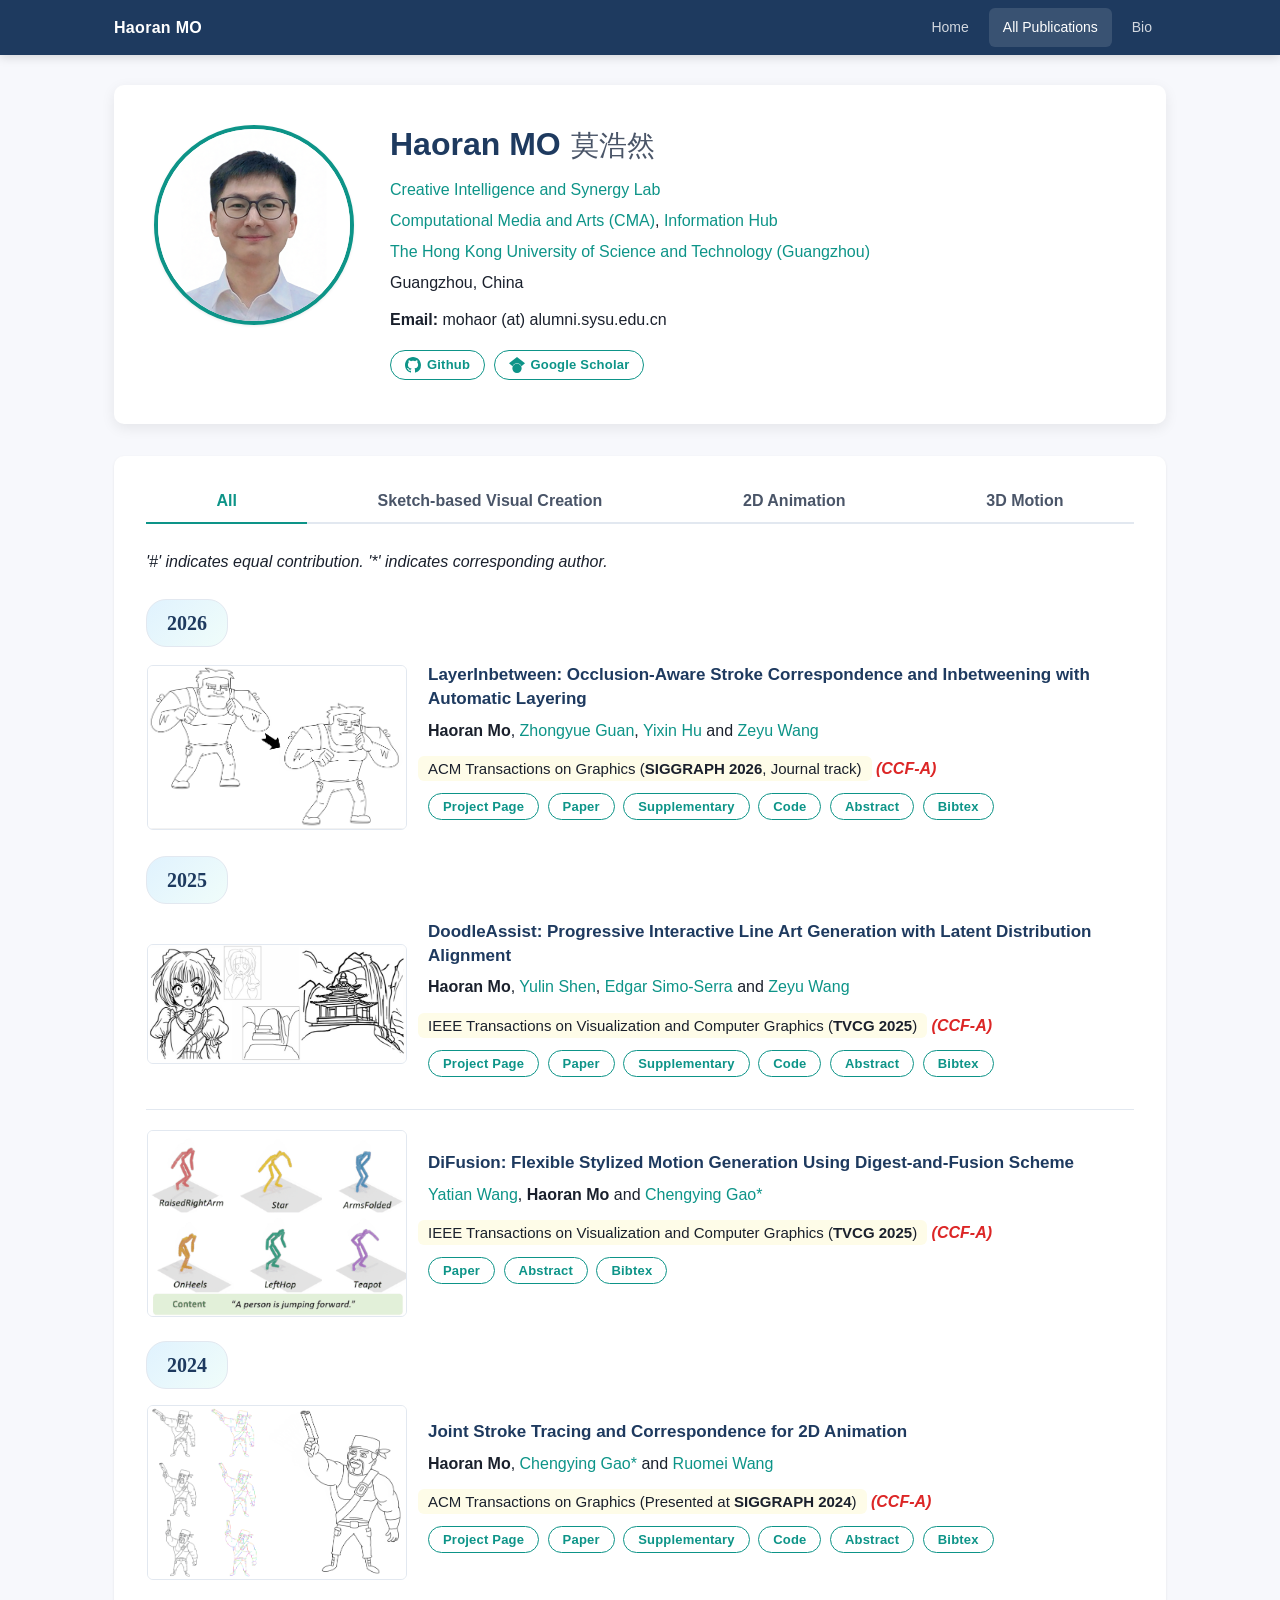
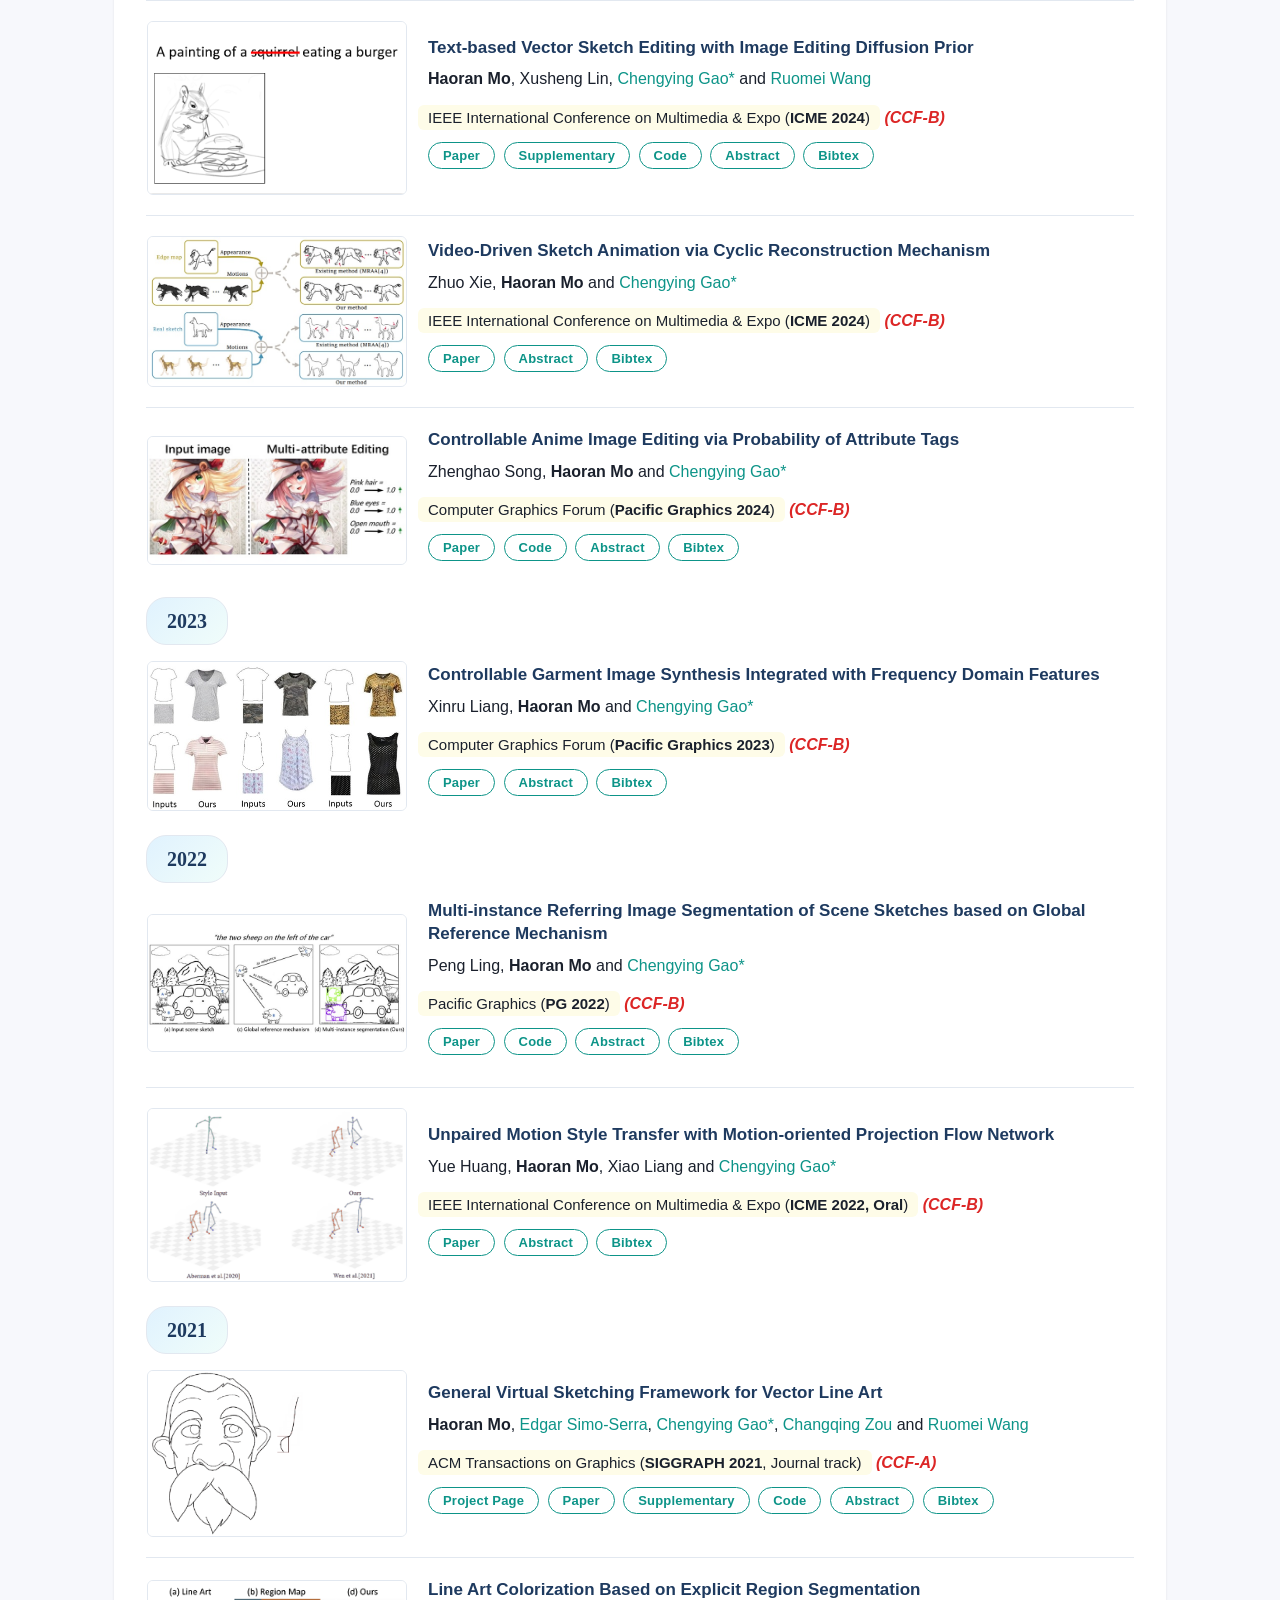
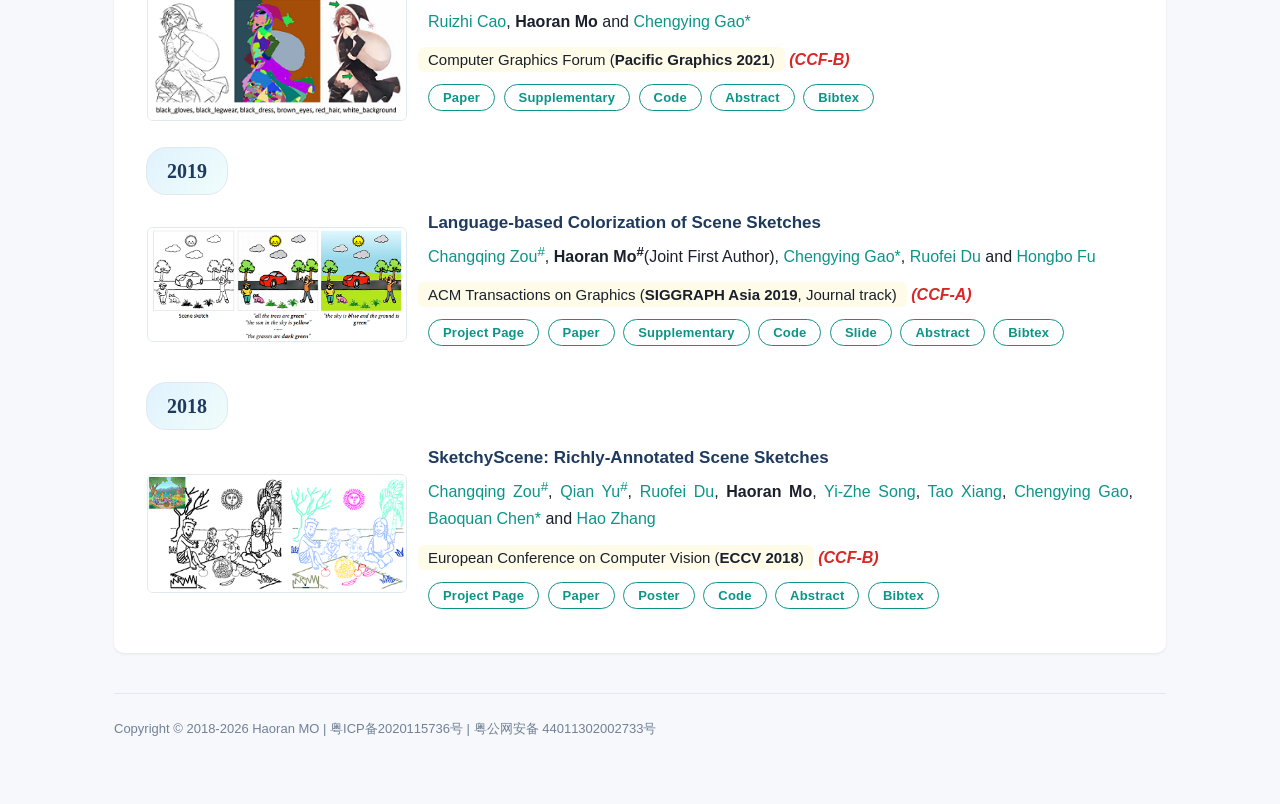
==== commit 3d677244: "updated" ====
--- a/all_papers.html
+++ b/all_papers.html
@@ -38,7 +38,7 @@
         <p class="content"><a href="https://www.hkust-gz.edu.cn/" class="content">The Hong Kong University of Science and Technology (Guangzhou)</a></p>
         <p class="content">Guangzhou, China</p>
         <div style="margin-top:10px;">
-            <p class="content"><strong>Email: </strong>haoranmo (at) hkust-gz.edu.cn / mohaor (at) alumni.sysu.edu.cn</p>
+            <p class="content"><strong>Email: </strong>mohaor (at) alumni.sysu.edu.cn</p>
         </div>
         <div style="margin-top:12px;">
             <a href="https://github.com/MarkMoHR" class="mybutton"><svg viewBox="0 0 16 16" xmlns="http://www.w3.org/2000/svg"><path d="M8 0C3.58 0 0 3.58 0 8c0 3.54 2.29 6.53 5.47 7.59.4.07.55-.17.55-.38 0-.19-.01-.82-.01-1.49-2.01.37-2.53-.49-2.69-.94-.09-.23-.48-.94-.82-1.13-.28-.15-.68-.52-.01-.53.63-.01 1.08.58 1.23.82.72 1.21 1.87.87 2.33.66.07-.52.28-.87.51-1.07-1.78-.2-3.64-.89-3.64-3.95 0-.87.31-1.59.82-2.15-.08-.2-.36-1.02.08-2.12 0 0 .67-.21 2.2.82.64-.18 1.32-.27 2-.27.68 0 1.36.09 2 .27 1.53-1.04 2.2-.82 2.2-.82.44 1.1.16 1.92.08 2.12.51.56.82 1.27.82 2.15 0 3.07-1.87 3.75-3.65 3.95.29.25.54.73.54 1.48 0 1.07-.01 1.93-.01 2.2 0 .21.15.46.55.38A8.013 8.013 0 0016 8c0-4.42-3.58-8-8-8z"/></svg>Github</a>
@@ -54,7 +54,7 @@
         <button class="cat-btn active" onclick="filterCategory('all')">All</button>
         <button class="cat-btn" onclick="filterCategory('sketch')">Sketch-based Visual Creation</button>
         <button class="cat-btn" onclick="filterCategory('2d')">2D Animation</button>
-        <button class="cat-btn" onclick="filterCategory('3d')">3D Animation</button>
+        <button class="cat-btn" onclick="filterCategory('3d')">3D Motion</button>
     </div>
     <p align="justify" class="content"><em>'#' indicates equal contribution. '*' indicates corresponding author.</em></p>
 
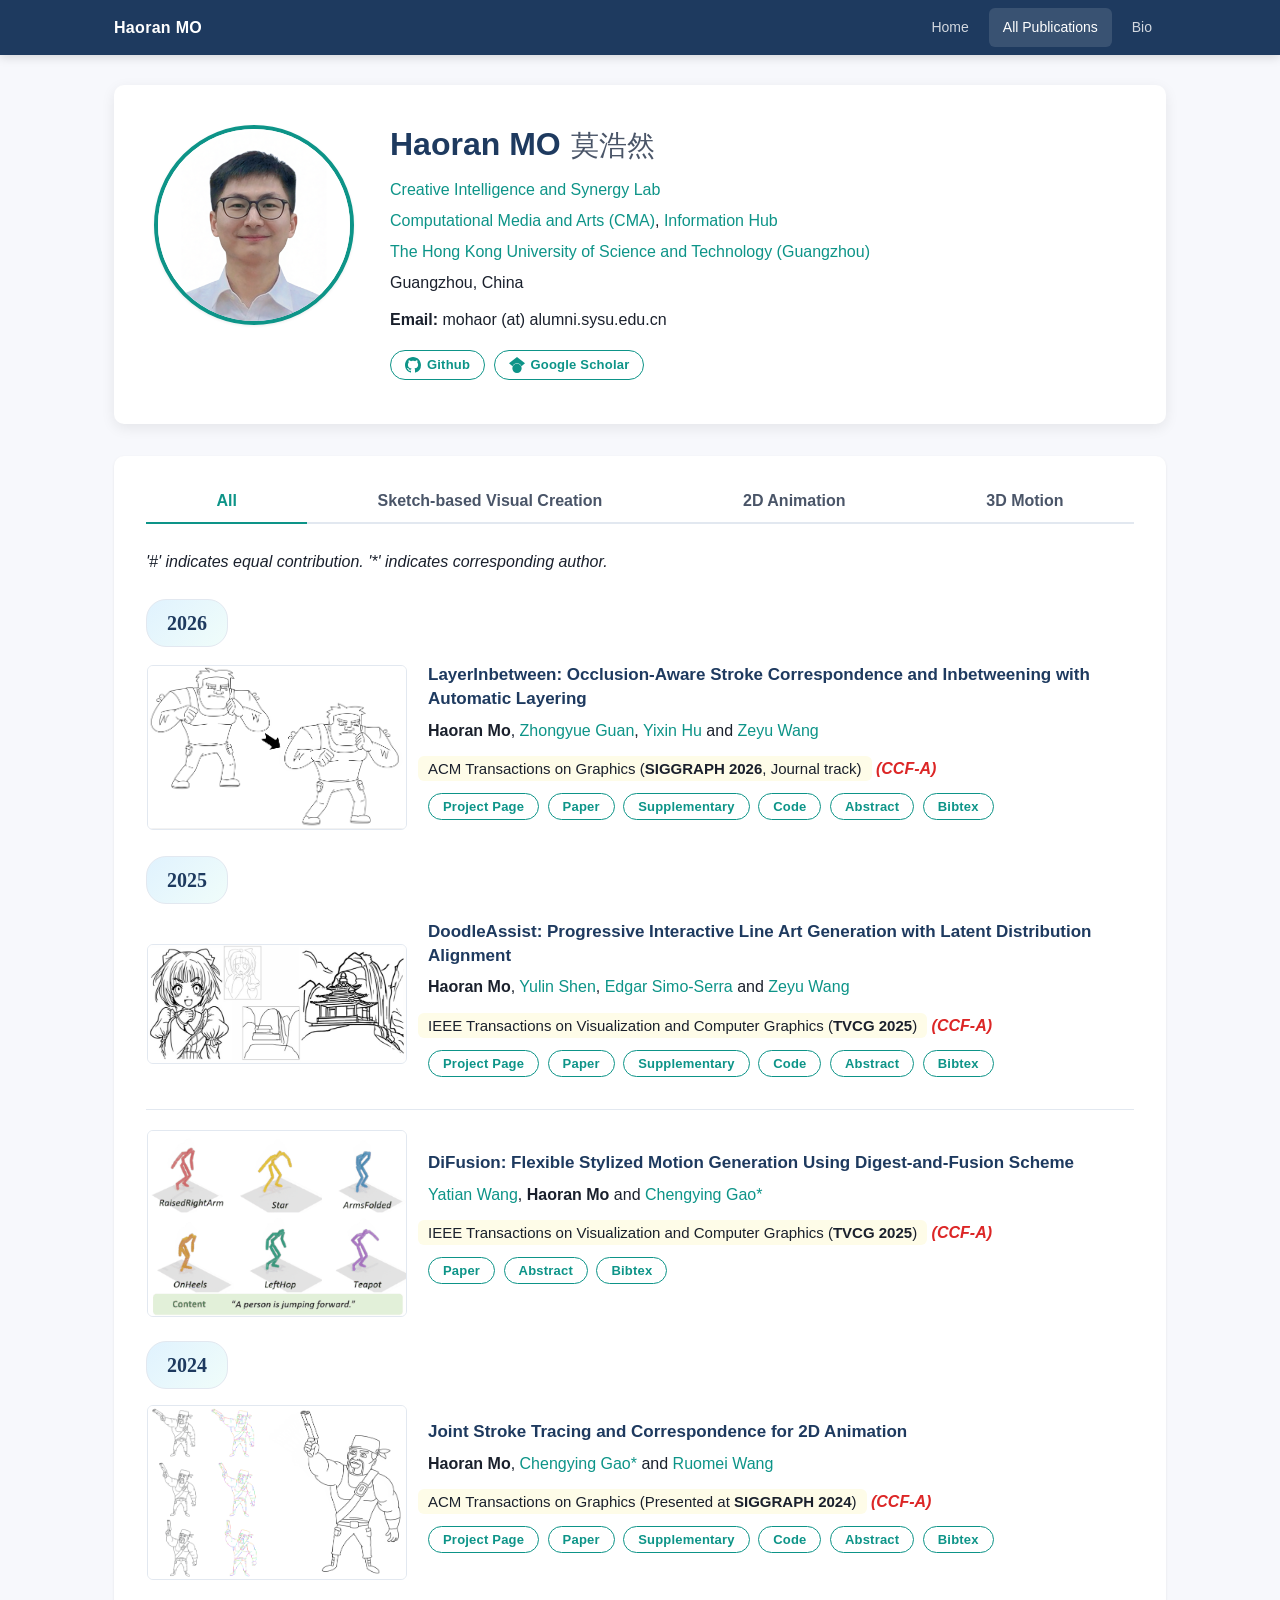
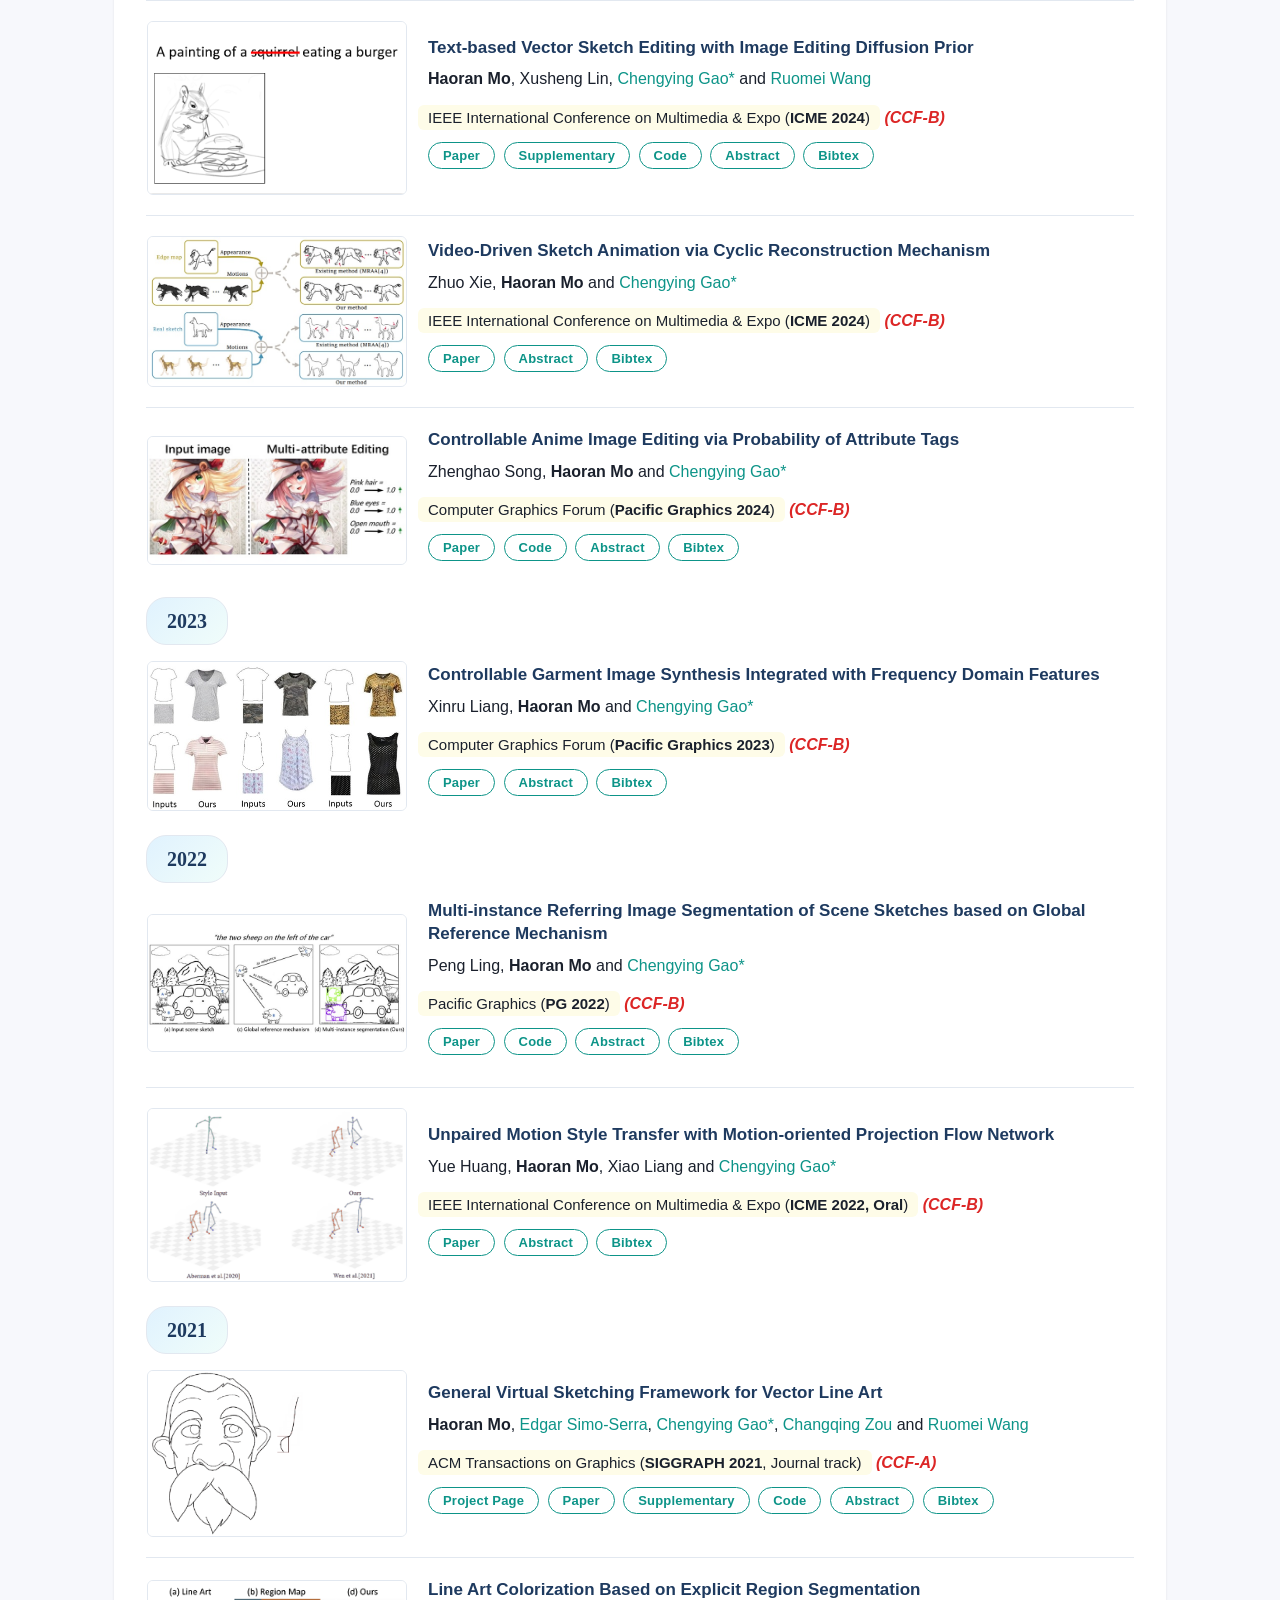
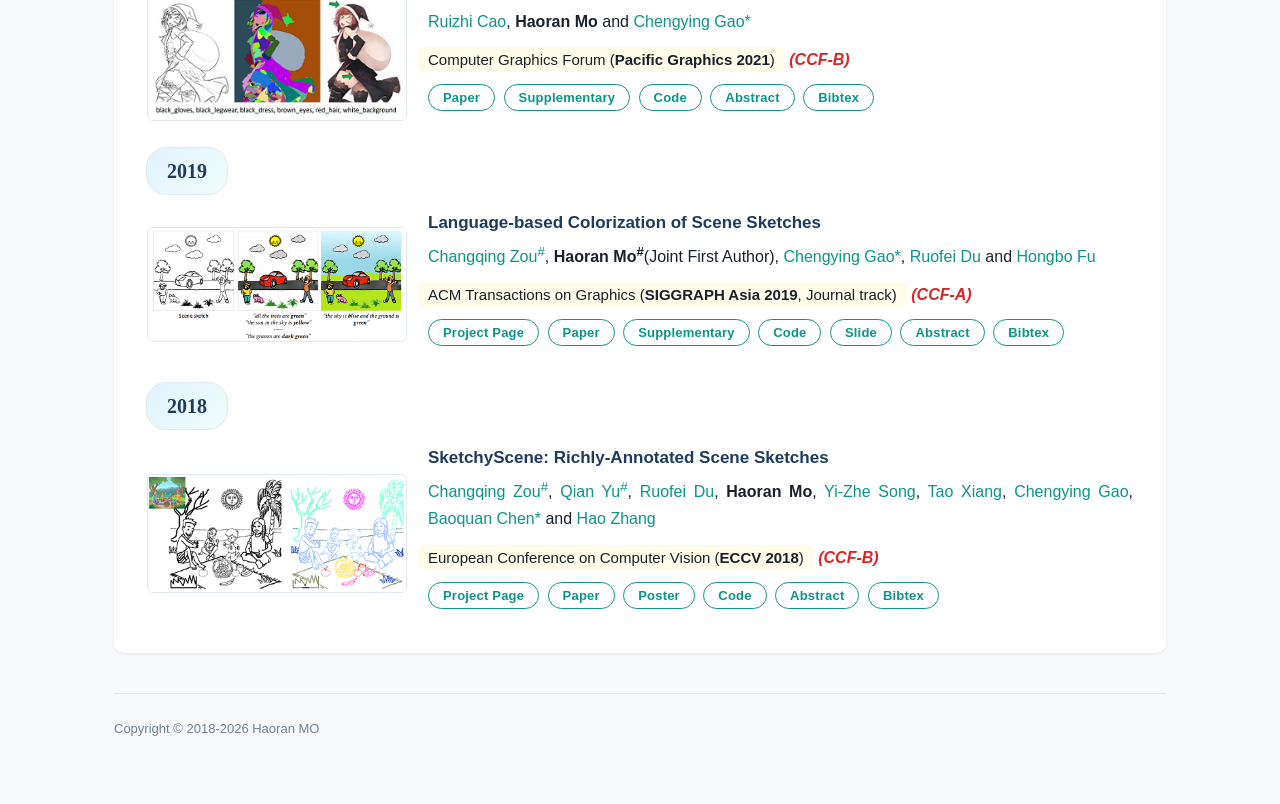
==== commit 29167ba5: "updated" ====
--- a/all_papers.html
+++ b/all_papers.html
@@ -772,9 +772,7 @@
 <!-- Footer -->
 <div class="site-footer">
     <p class="content2">
-        Copyright © 2018-2026 Haoran MO |
-        <a href="http://beian.miit.gov.cn/">粤ICP备2020115736号</a> |
-        <a href="http://www.beian.gov.cn/portal/registerSystemInfo?recordcode=44011302002733">粤公网安备 44011302002733号</a>
+        Copyright © 2018-2026 Haoran MO
     </p>
 </div>
 
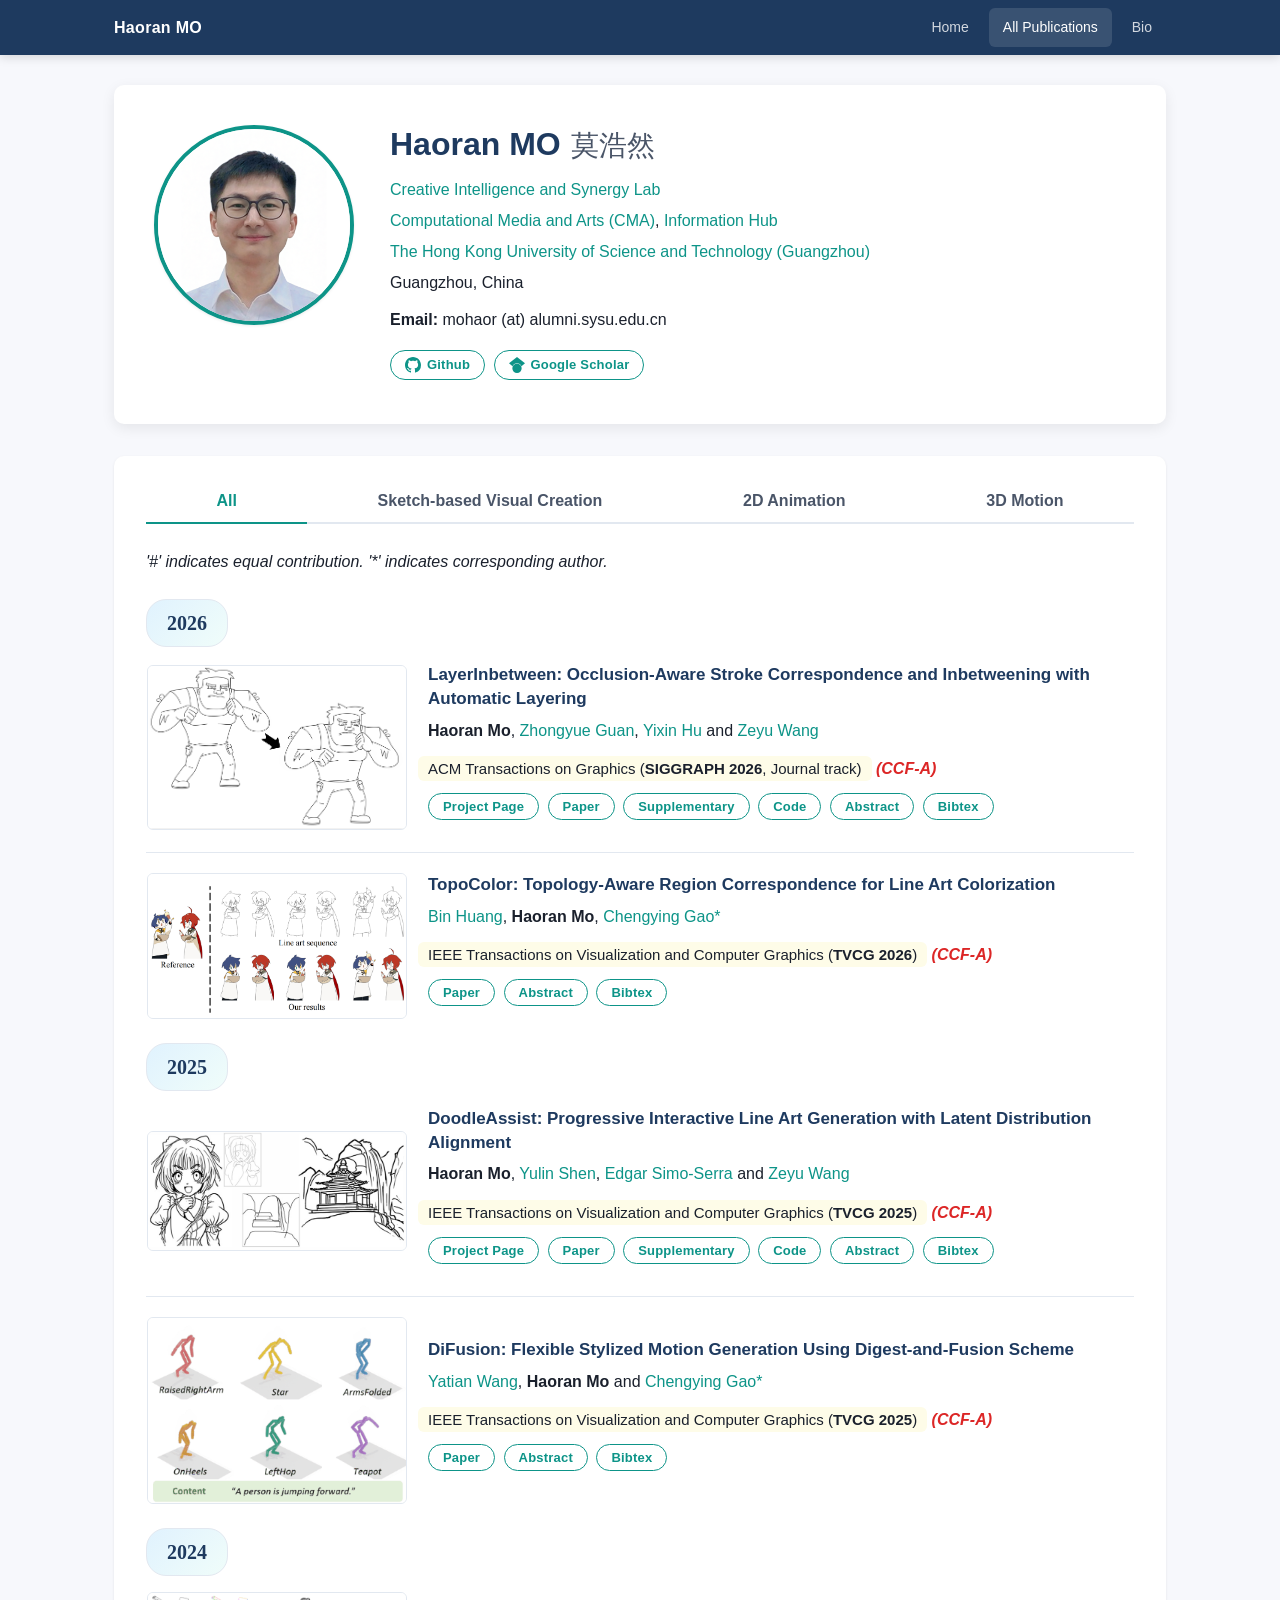
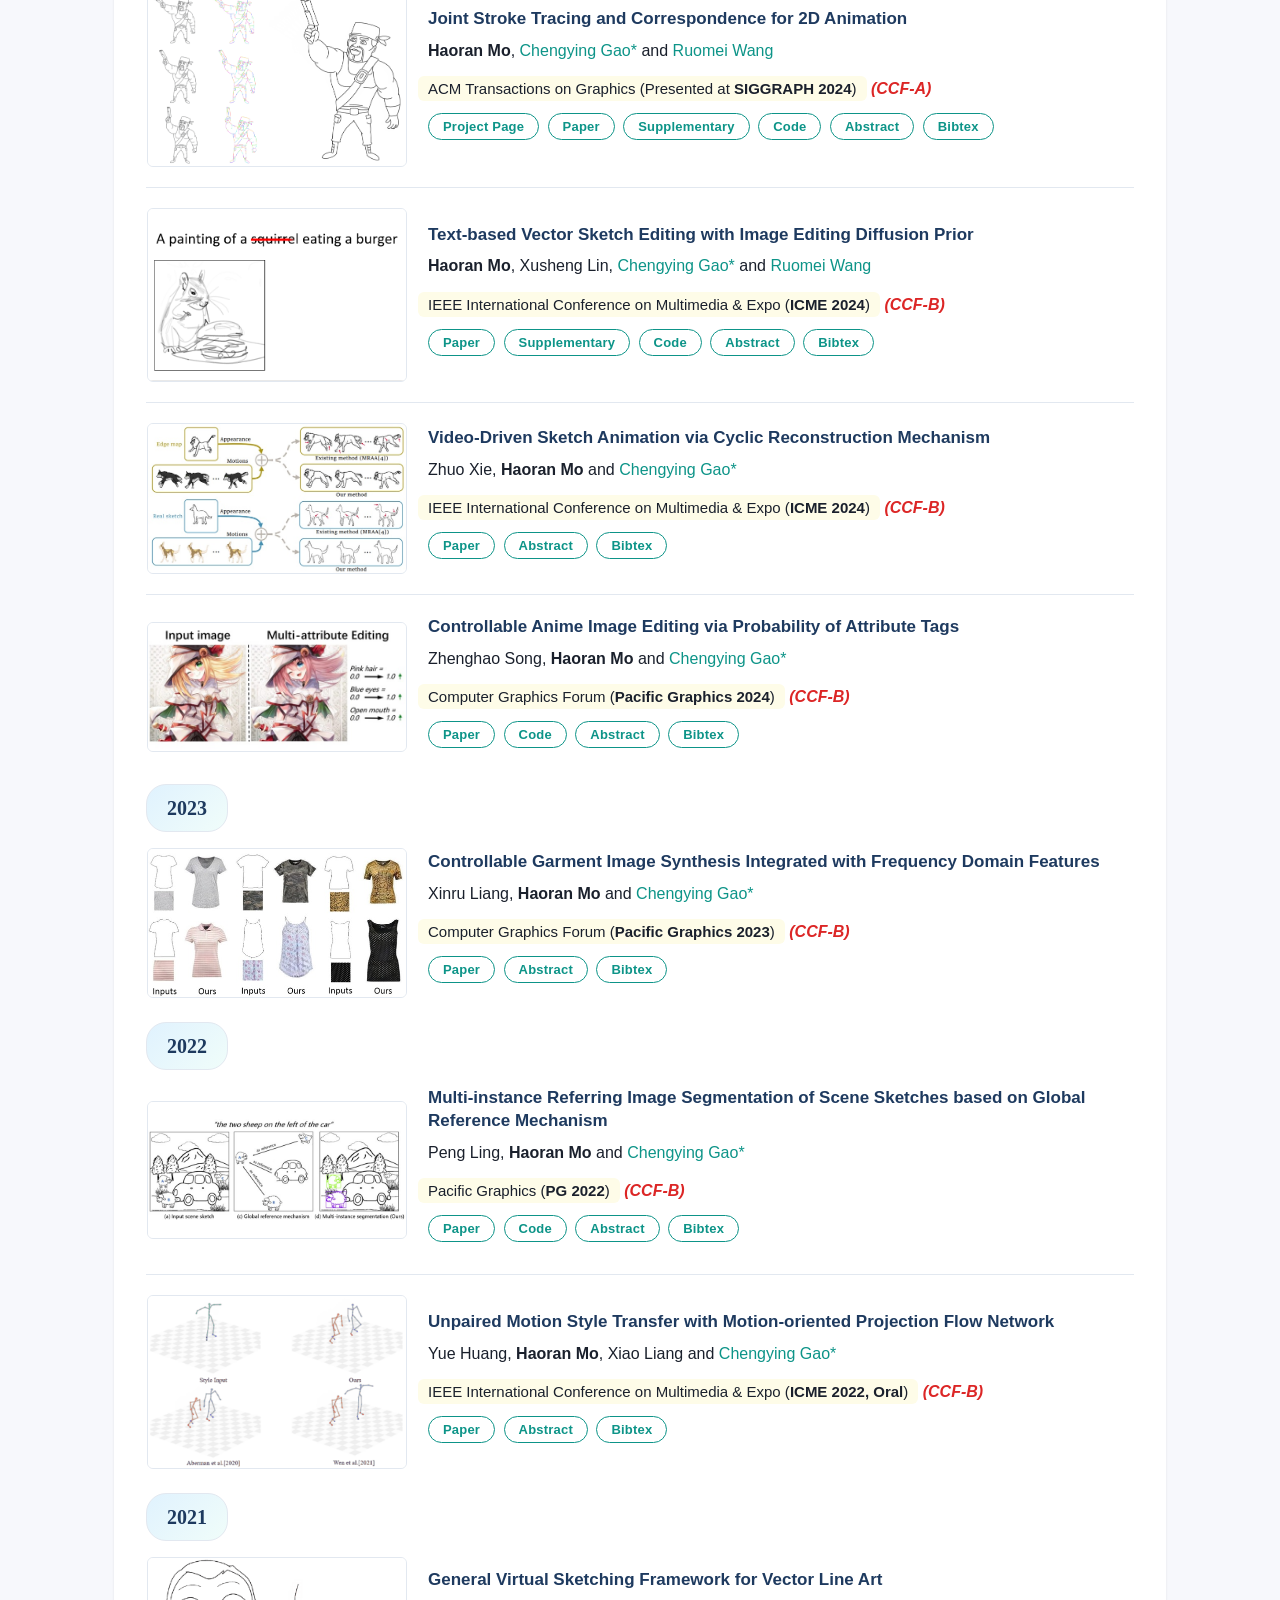
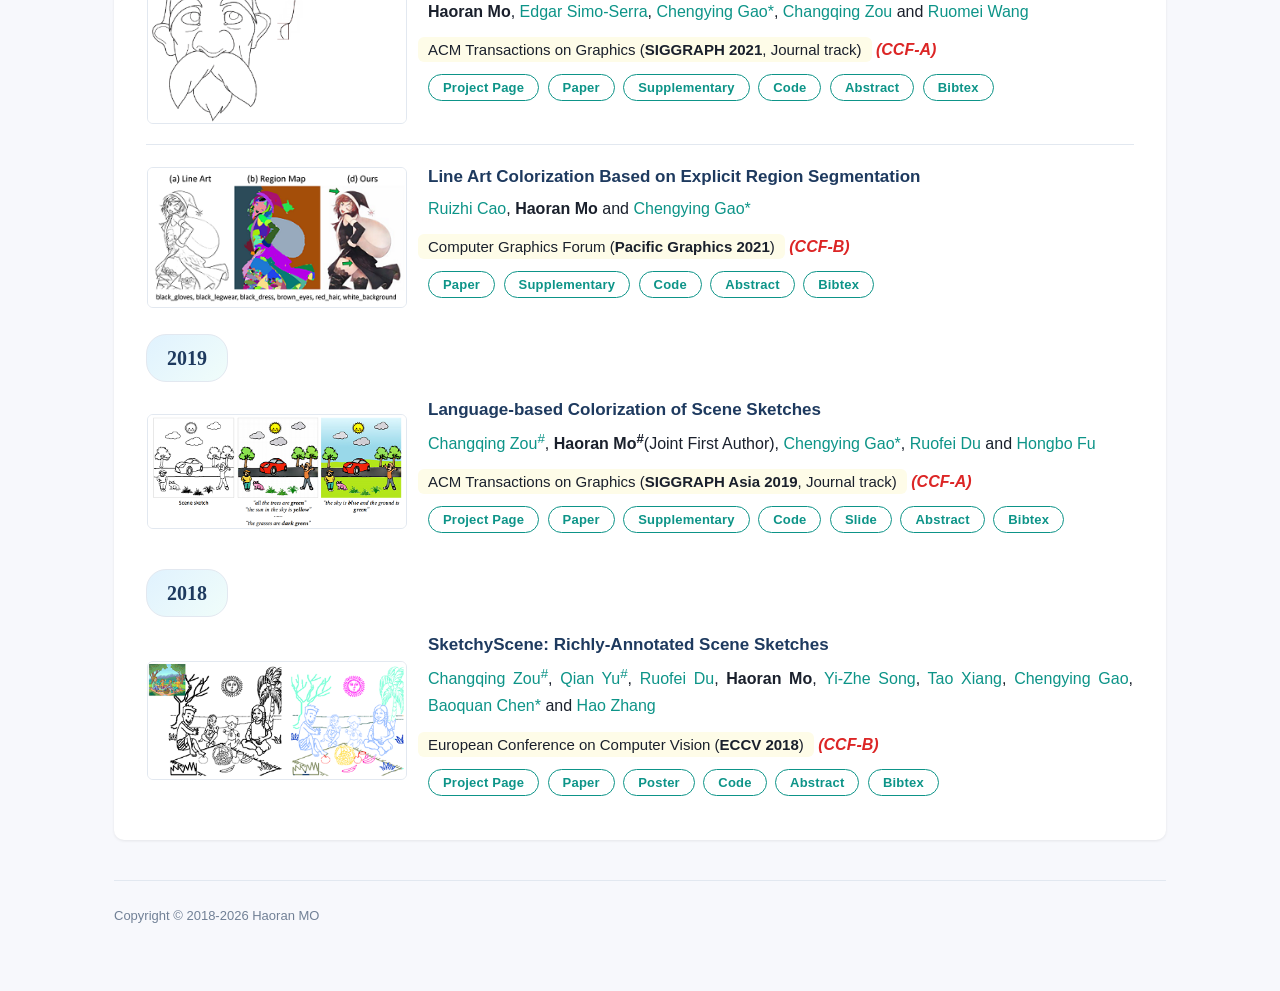
==== commit ff0408f8: "updated" ====
--- a/all_papers.html
+++ b/all_papers.html
@@ -105,6 +105,46 @@
                 </div>
             </td>
         </tr>
+        <tr data-category="sketch 2d">
+            <td class="pub-thumb">
+                <a href="https://ieeexplore.ieee.org/document/11659100" class="hoverZoomLink">
+                    <img loading="lazy" src="./files/projects/TopoColor_TVCG26.jpg" alt="TopoColor">
+                </a>
+            </td>
+            <td class="pub-info">
+                <heading>TopoColor: Topology-Aware Region Correspondence for Line Art Colorization</heading>
+                <p class="content">
+                    <a href="https://orcid.org/0009-0002-2783-2328">Bin Huang</a>,
+                    <strong>Haoran Mo</strong>,
+                    <a href="https://cse.sysu.edu.cn/teacher/GaoChengying">Chengying Gao*</a>
+                </p>
+                <p class="margin-small">&nbsp;</p>
+                <span class="content-bg"><em>IEEE Transactions on Visualization and Computer Graphics (<strong>TVCG 2026</strong>)</em></span>
+                <em><strong><font color="#F56A6A">(CCF-A)</font></strong></em>
+                <p class="margin">&nbsp;</p>
+                <div class="paper" id="TVCG26_TopoColor">
+                <a href="https://ieeexplore.ieee.org/document/11659100" class="mybutton">Paper</a>
+                <a href="javascript:toggleblock('TopoColor_TVCG26')" class="mybutton">Abstract</a>
+                <a href="javascript:togglebib('TVCG26_TopoColor')" class="mybutton">Bibtex</a>
+                <p class="margin">&nbsp;</p>
+                <p class="content3" id="TopoColor_TVCG26">
+                    Line art colorization is a critical yet labor-intensive bottleneck in professional animation production, requiring artists to maintain rigorous color consistency across frames. While contemporary methods leveraging feature alignment or generative diffusion have improved efficiency, they often fail when confronted with occlusions and large inter-frame deformations. The fundamental difficulty arises from the inherent sparsity of binary line-art images: the absence of internal texture limits the discriminative power of local feature descriptors, resulting in ambiguous region correspondences during propagation. To address these limitations, we propose a region-based feature enhancement framework built upon a Topology-aware Segment Graph (TSG). By explicitly modeling topological adjacency—a robust structural cue that remains invariant across frames despite significant geometric changes—our method leverages spatial context to increase feature separability across semantically distinct regions, enabling more robust alignment. Furthermore, to mitigate temporal drift and the diminishing relevance of static reference frames in long sequences, we introduce a Dual-source Temporal Selection and Refinement strategy. This mechanism adaptively integrates information from both the global reference keyframe and the immediate previous frame, balancing color fidelity with spatial continuity. Extensive experiments on industrial benchmarks demonstrate that our approach achieves superior color accuracy and temporal stability compared to state-of-the-art frameworks, particularly in scenarios involving complex character motion and topological variation.
+                </p>
+                <pre xml:space="preserve" class="content4">
+@article{huang2026topocolor,
+  author={Huang, Bin and Mo, Haoran and Gao, Chengying},
+  journal={IEEE Transactions on Visualization and Computer Graphics},
+  title={TopoColor: Topology-Aware Region Correspondence for Line Art Colorization},
+  year={2026},
+  volume={},
+  number={},
+  pages={1-12},
+  doi={10.1109/TVCG.2026.3725399}
+}
+</pre>
+                </div>
+            </td>
+        </tr>
     </table>
 
     <p class="year-badge">2025</p>
@@ -159,7 +199,7 @@
             <td class="pub-info">
                 <heading>DiFusion: Flexible Stylized Motion Generation Using Digest-and-Fusion Scheme</heading>
                 <p class="content">
-                    <a href="">Yatian Wang</a>,
+                    <a href="https://orcid.org/0009-0001-0663-7593">Yatian Wang</a>,
                     <strong>Haoran Mo</strong> and
                     <a href="https://cse.sysu.edu.cn/teacher/GaoChengying">Chengying Gao*</a>
                 </p>
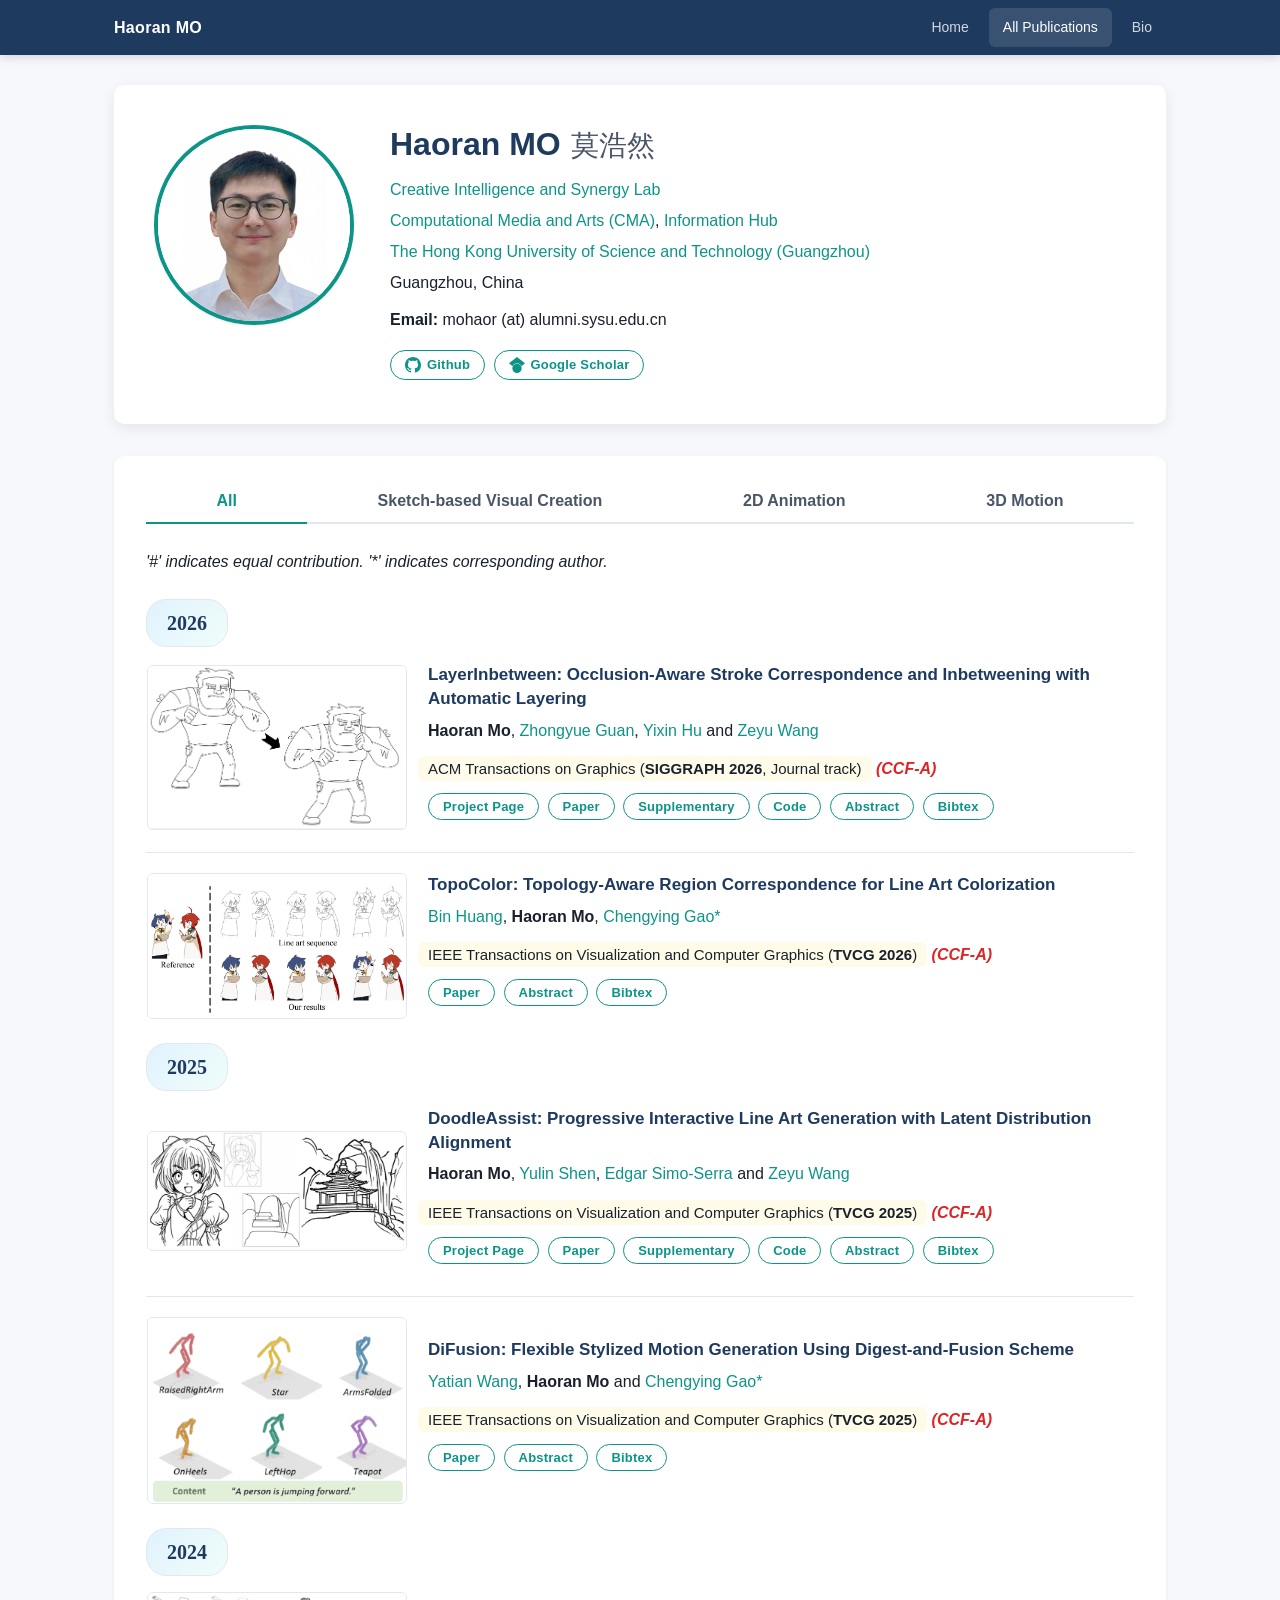
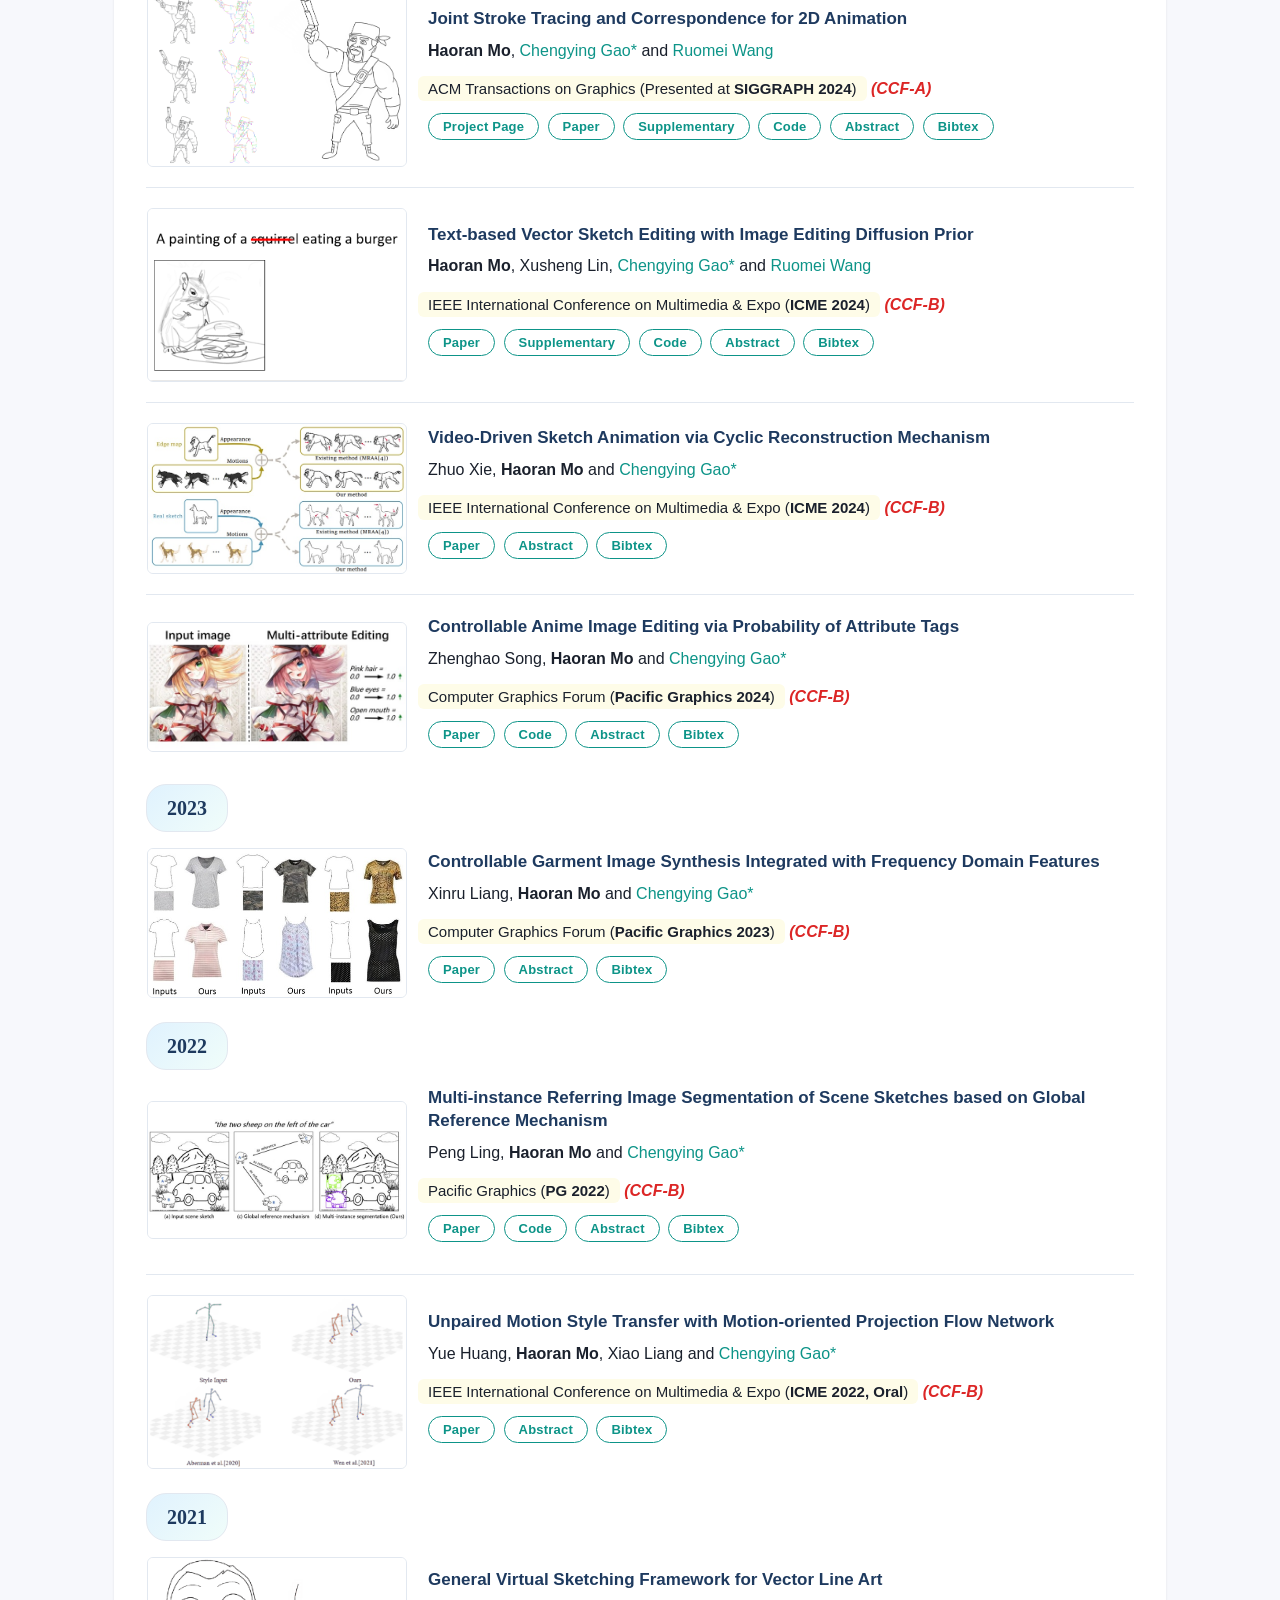
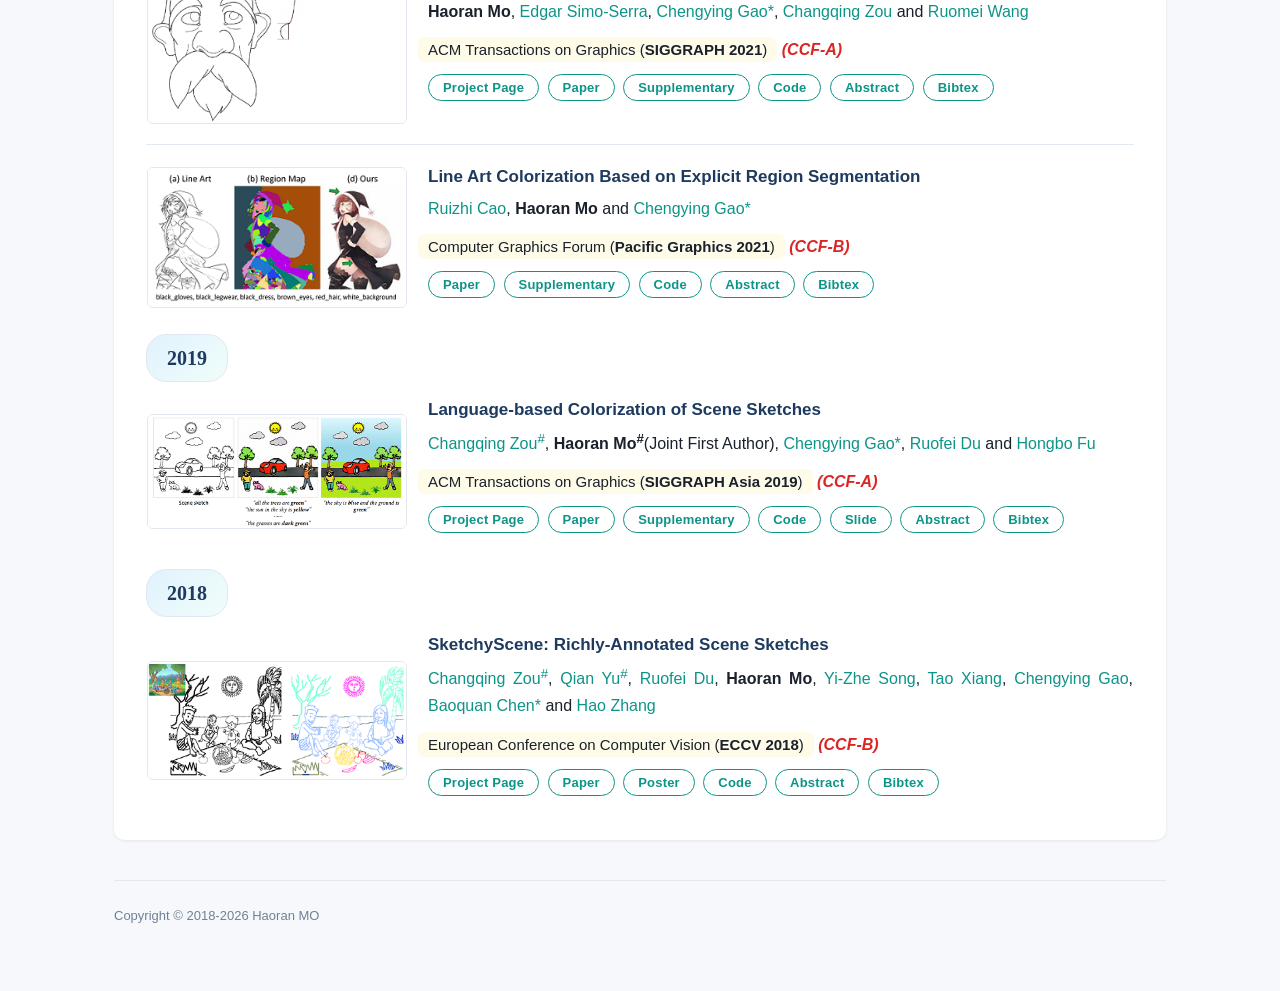
==== commit 9a76befd: "updated" ====
--- a/all_papers.html
+++ b/all_papers.html
@@ -597,7 +597,7 @@
                     <a href="https://sse.sysu.edu.cn/teacher/689">Ruomei Wang</a>
                 </p>
                 <p class="margin-small">&nbsp;</p>
-                <span class="content-bg"><em>ACM Transactions on Graphics (<strong>SIGGRAPH 2021</strong>, Journal track)</em></span>
+                <span class="content-bg"><em>ACM Transactions on Graphics (<strong>SIGGRAPH 2021</strong>)</em></span>
                 <em><strong><font color="#F56A6A">(CCF-A)</font></strong></em>
                 <p class="margin">&nbsp;</p>
                 <div class="paper" id="SIG21">
@@ -709,7 +709,7 @@
                     <a href="https://hongbofu.people.ust.hk/">Hongbo Fu</a>
                 </p>
                 <p class="margin-small">&nbsp;</p>
-                <span class="content-bg"><em>ACM Transactions on Graphics (<strong>SIGGRAPH Asia 2019</strong>, Journal track)</em></span>
+                <span class="content-bg"><em>ACM Transactions on Graphics (<strong>SIGGRAPH Asia 2019</strong>)</em></span>
                 <em><strong><font color="#F56A6A">(CCF-A)</font></strong></em>
                 <p class="margin">&nbsp;</p>
                 <div class="paper" id="SIGA19">
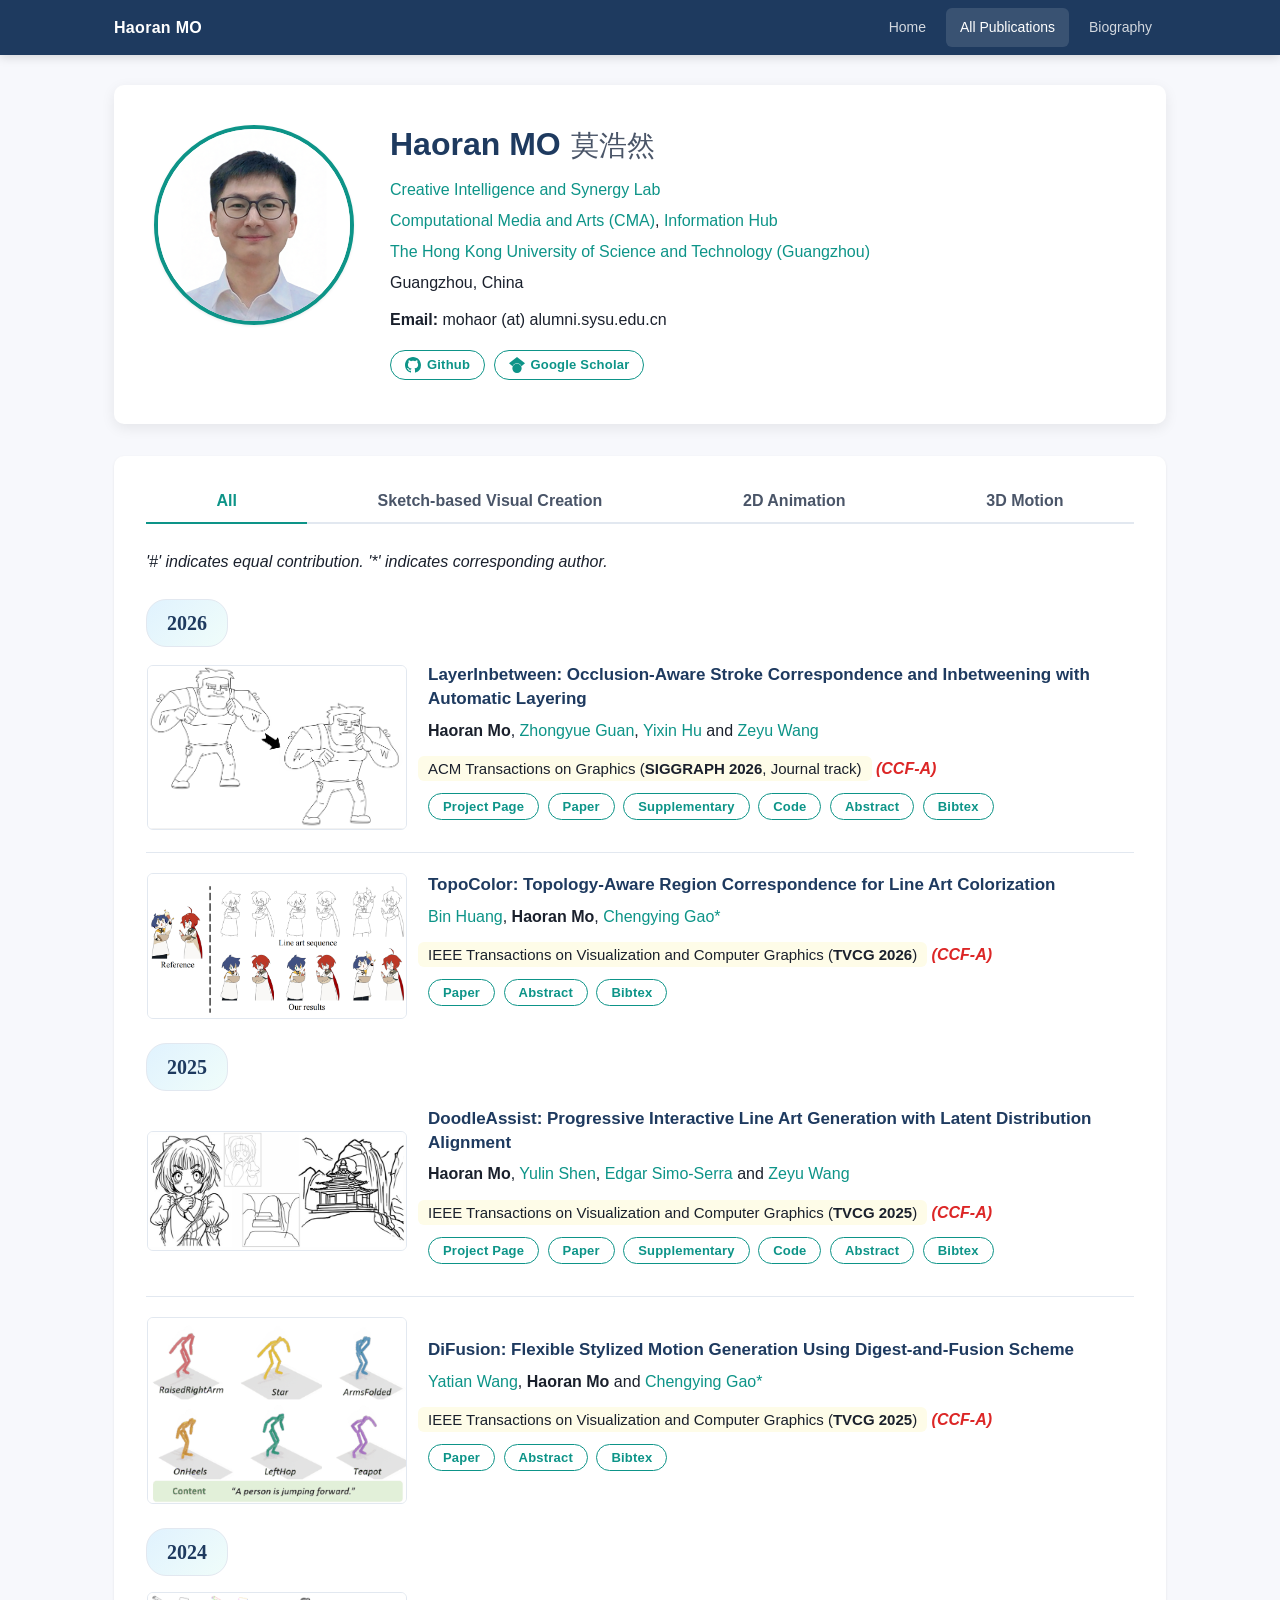
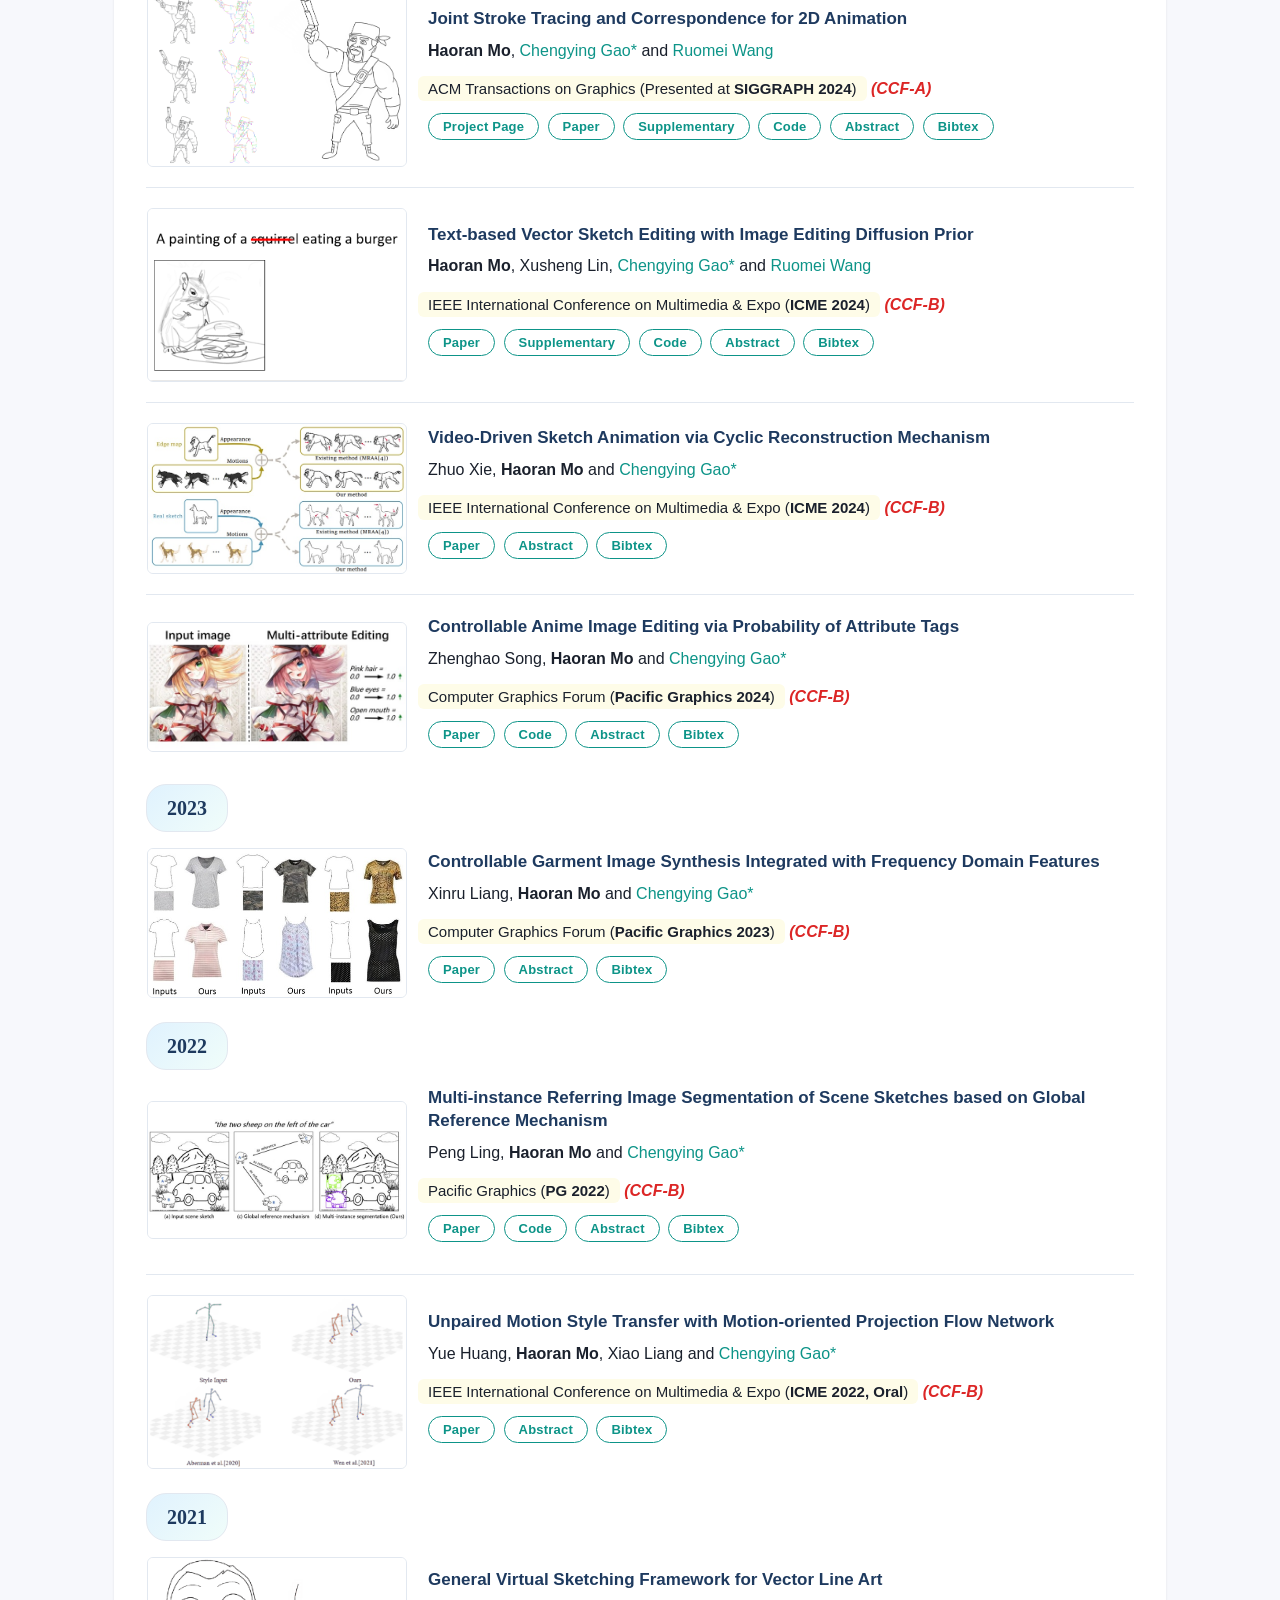
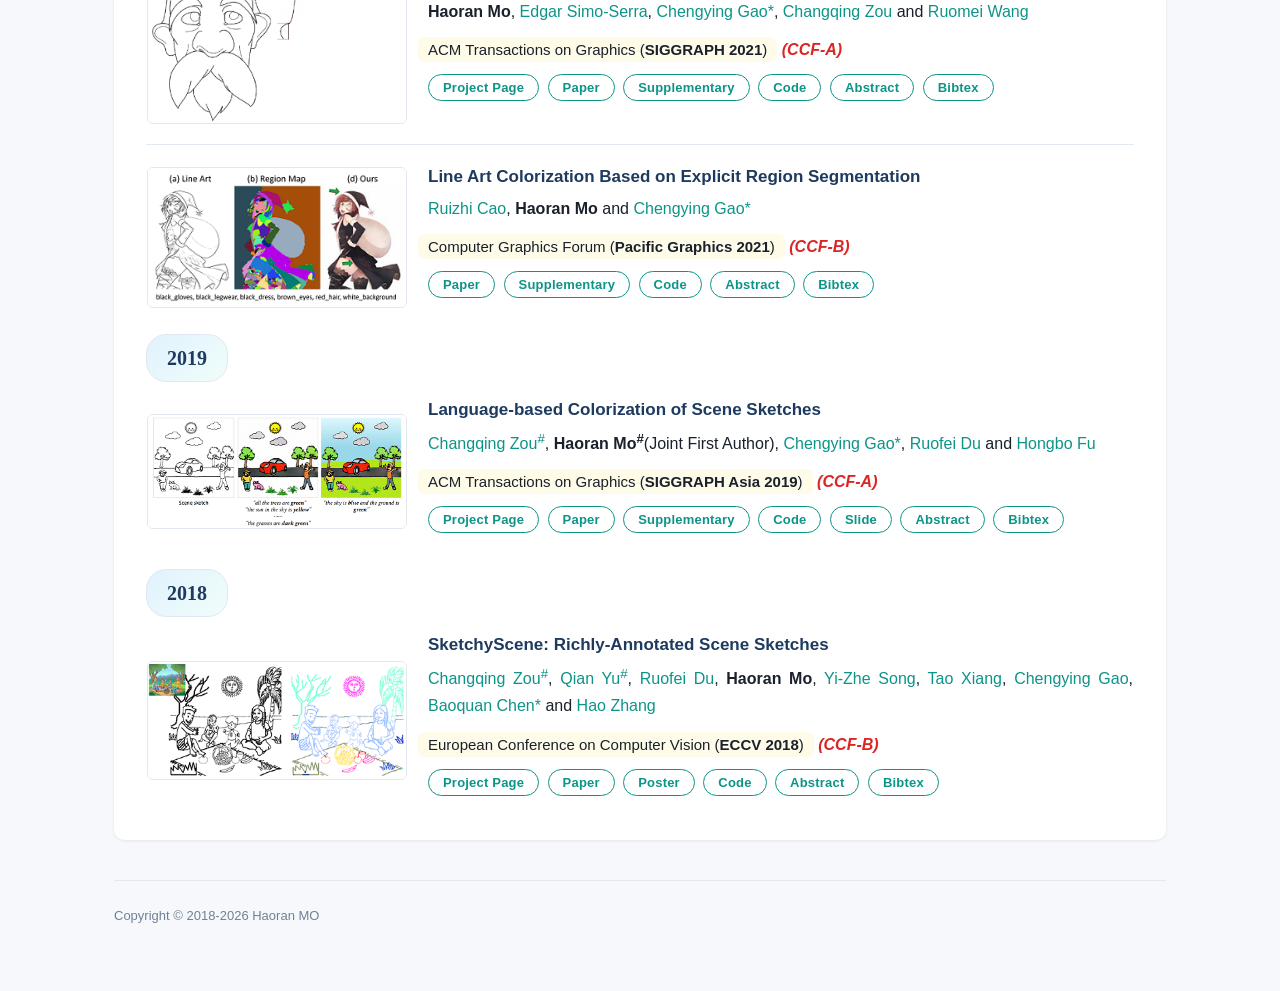
==== commit 857fcf99: "updated" ====
--- a/all_papers.html
+++ b/all_papers.html
@@ -16,7 +16,7 @@
         <div class="nav-links">
             <a href="index.html">Home</a>
             <a href="all_papers.html" class="active">All Publications</a>
-            <a href="bio.html">Bio</a>
+            <a href="bio.html">Biography</a>
         </div>
     </div>
 </nav>
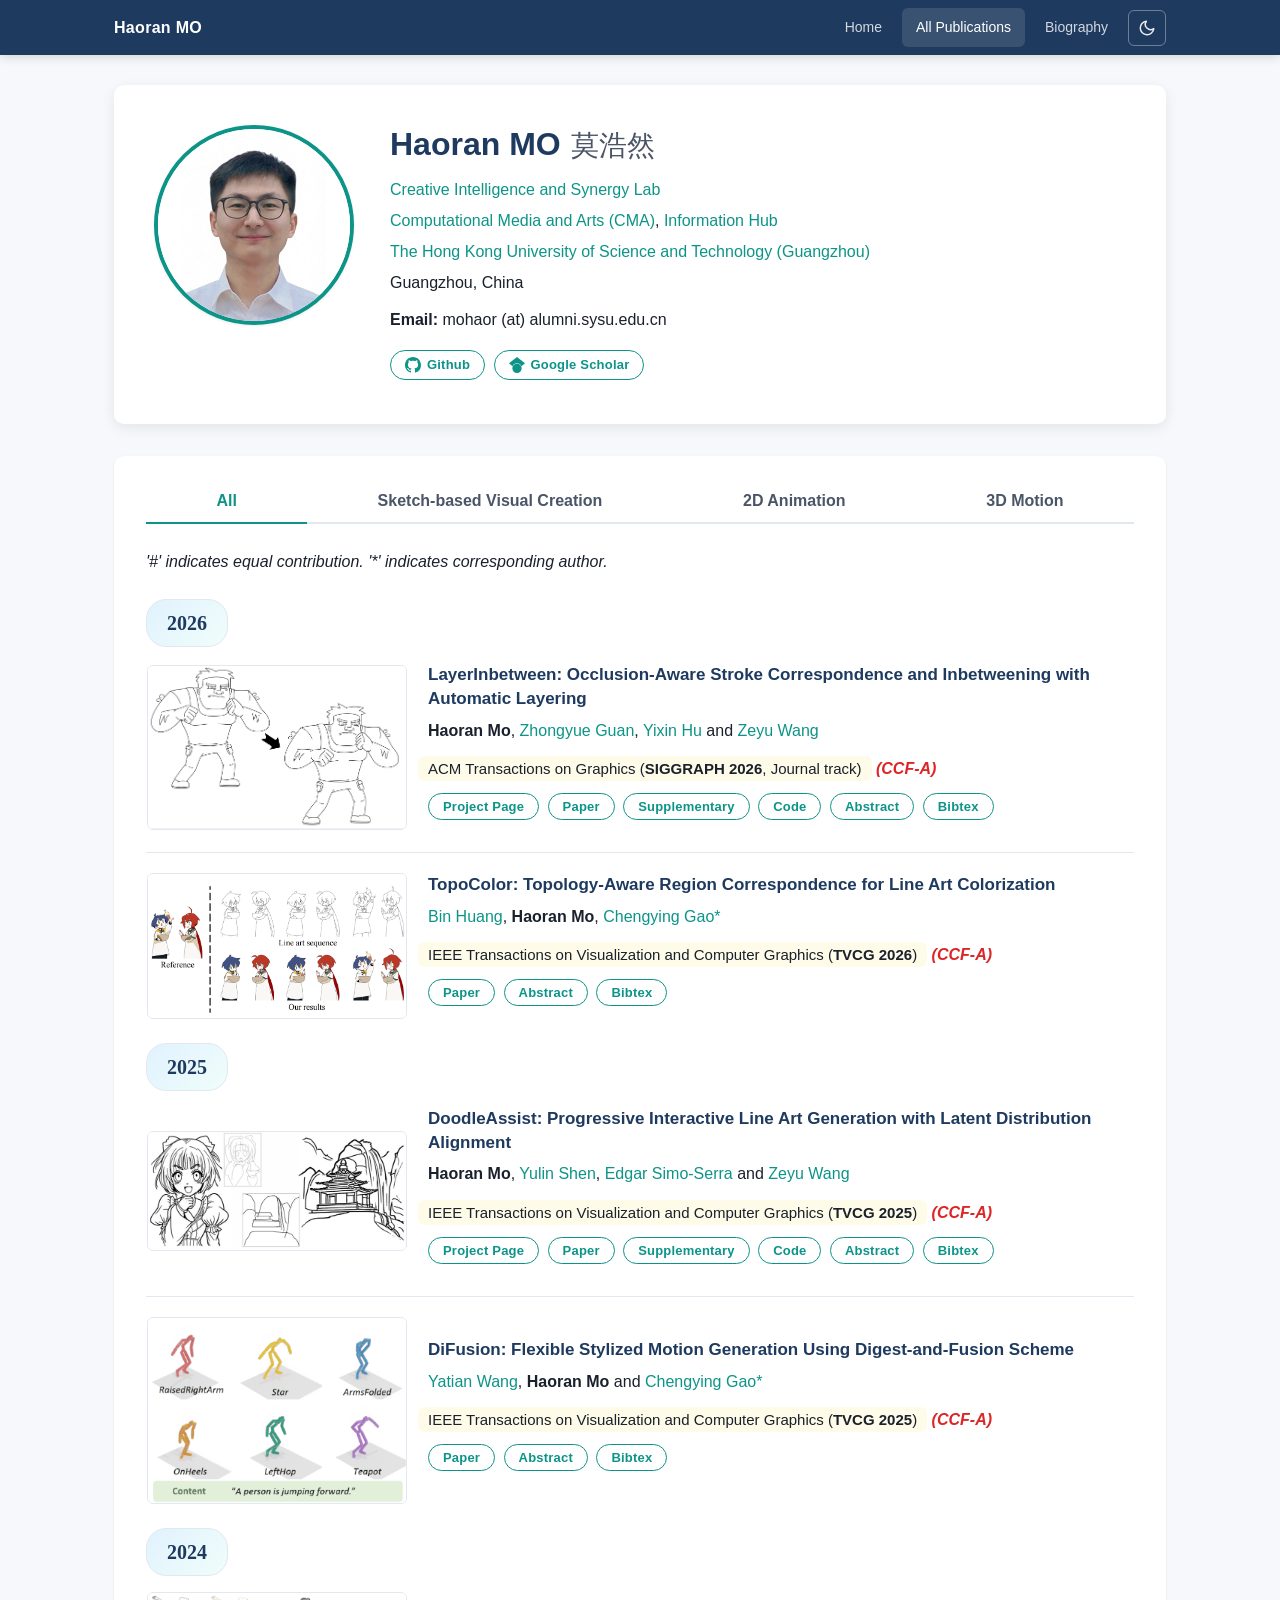
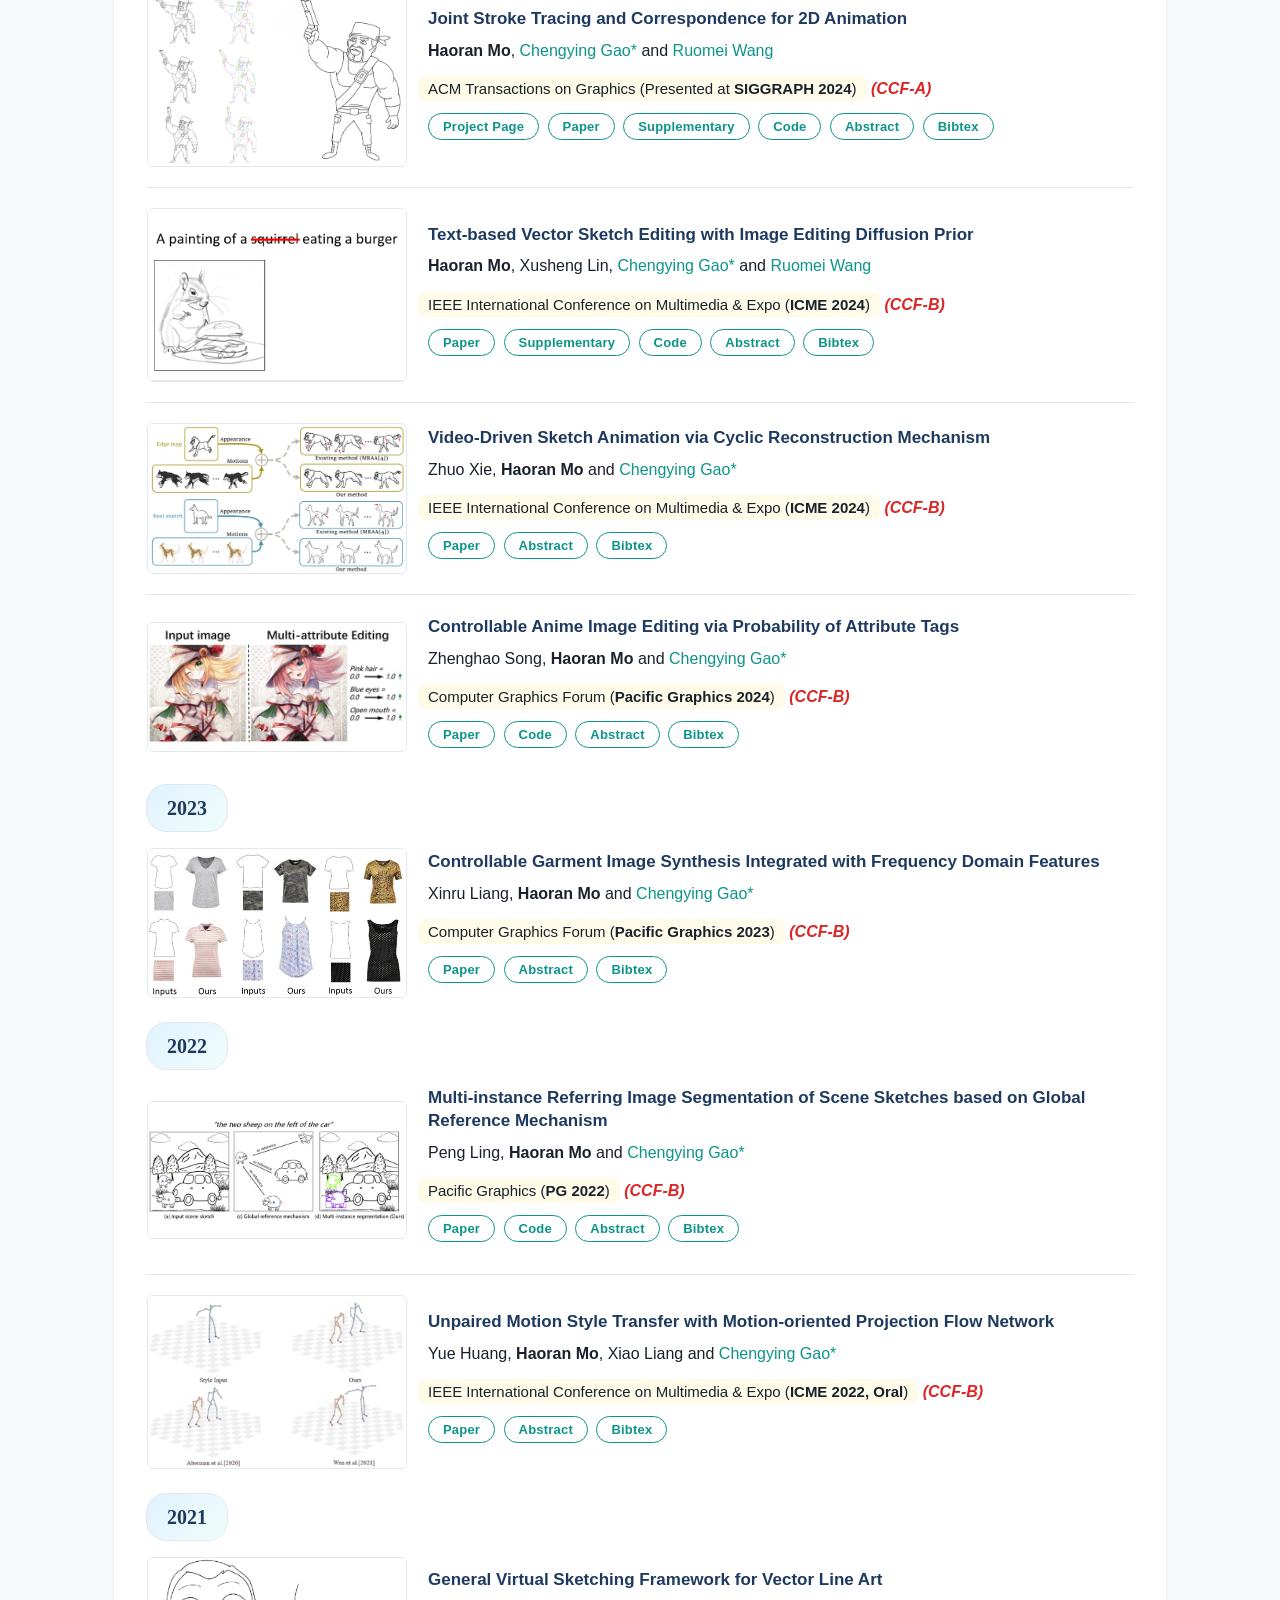
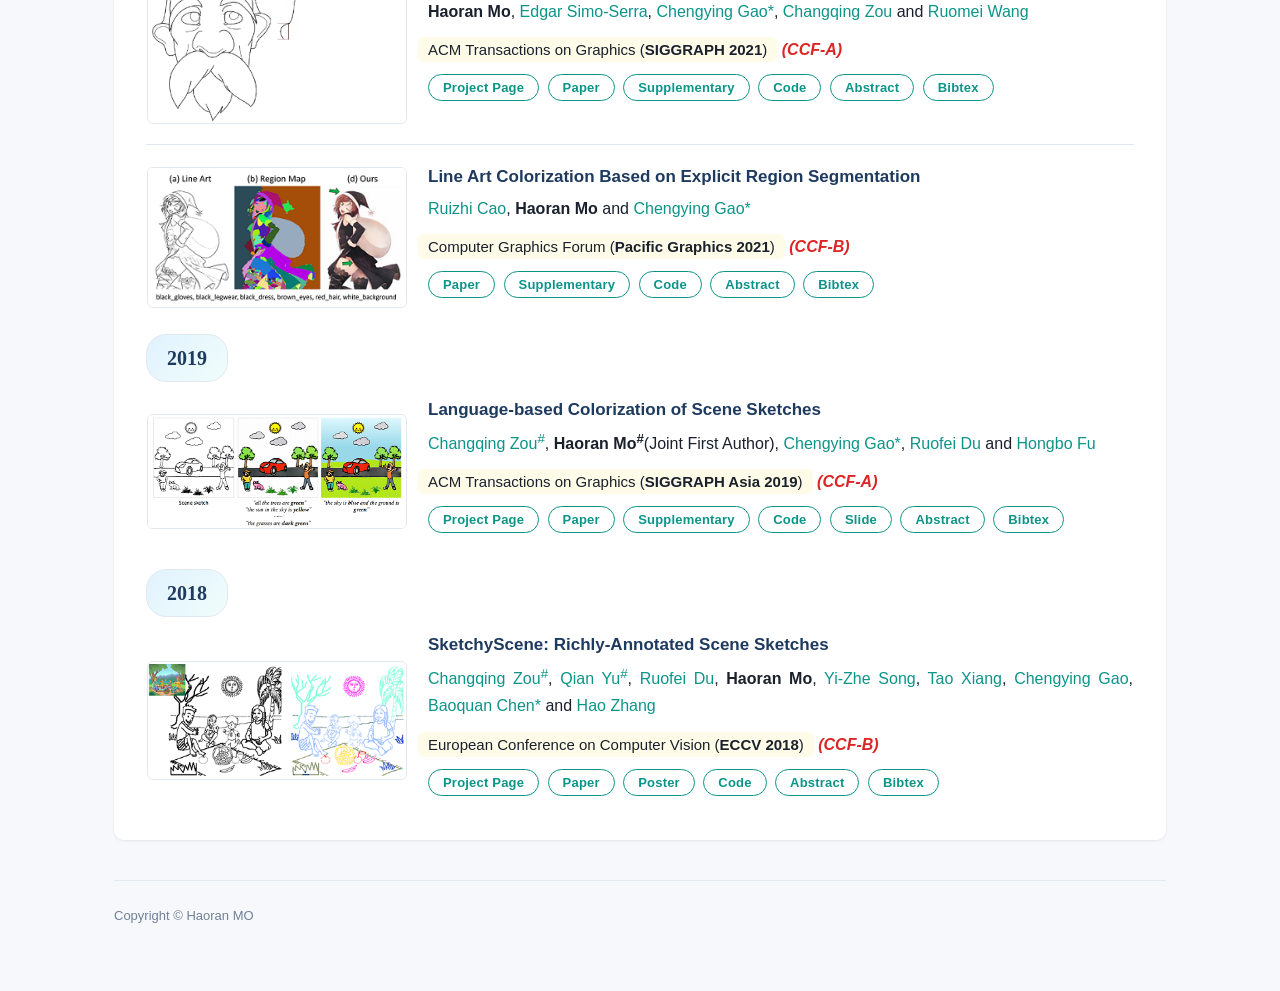
==== commit 30df8f6e: "updated theme, grants" ====
--- a/all_papers.html
+++ b/all_papers.html
@@ -17,6 +17,10 @@
             <a href="index.html">Home</a>
             <a href="all_papers.html" class="active">All Publications</a>
             <a href="bio.html">Biography</a>
+            <button type="button" class="theme-toggle" title="Switch to dark mode" aria-label="Switch to dark mode">
+                <svg class="theme-icon theme-icon-moon" viewBox="0 0 24 24" aria-hidden="true"><path d="M21 12.79A9 9 0 1 1 11.21 3 7 7 0 0 0 21 12.79Z" fill="none" stroke="currentColor" stroke-width="2" stroke-linecap="round" stroke-linejoin="round"></path></svg>
+                <svg class="theme-icon theme-icon-sun" viewBox="0 0 24 24" aria-hidden="true"><circle cx="12" cy="12" r="4" fill="none" stroke="currentColor" stroke-width="2"></circle><path d="M12 2v2M12 20v2M4.93 4.93l1.41 1.41M17.66 17.66l1.41 1.41M2 12h2M20 12h2M4.93 19.07l1.41-1.41M17.66 6.34l1.41-1.41" fill="none" stroke="currentColor" stroke-width="2" stroke-linecap="round"></path></svg>
+            </button>
         </div>
     </div>
 </nav>
@@ -812,7 +816,7 @@
 <!-- Footer -->
 <div class="site-footer">
     <p class="content2">
-        Copyright © 2018-2026 Haoran MO
+        Copyright © Haoran MO
     </p>
 </div>
 
--- a/style.css
+++ b/style.css
@@ -32,6 +32,26 @@
     --transition: 0.25s ease;
 }
 
+[data-theme="dark"] {
+    --color-primary: #152238;
+    --color-primary-light: #243b5a;
+    --color-accent: #2dd4bf;
+    --color-accent-hover: #5eead4;
+    --color-warm: #fb923c;
+    --color-ccf: #f87171;
+    --color-text: #e5e7eb;
+    --color-text-secondary: #cbd5e1;
+    --color-text-muted: #94a3b8;
+    --color-bg: #111827;
+    --color-card: #1f2937;
+    --color-border: #374151;
+    --color-section-line: #2dd4bf;
+    --color-highlight-bg: #3f3516;
+    --shadow-sm: 0 1px 3px rgba(0,0,0,0.3);
+    --shadow-md: 0 4px 14px rgba(0,0,0,0.3);
+    --shadow-lg: 0 10px 30px rgba(0,0,0,0.35);
+}
+
 /* --- Reset & Base --- */
 *, *::before, *::after {
     box-sizing: border-box;
@@ -99,6 +119,7 @@
 .top-nav .nav-links {
     display: flex;
     gap: 6px;
+    align-items: center;
 }
 
 .top-nav .nav-links a {
@@ -115,6 +136,72 @@
 .top-nav .nav-links a.active {
     color: #fff;
     background: rgba(255,255,255,0.12);
+}
+
+.theme-toggle {
+    display: inline-flex;
+    align-items: center;
+    justify-content: center;
+    width: 38px;
+    height: 36px;
+    border: 1px solid rgba(255,255,255,0.35);
+    border-radius: var(--radius-sm);
+    background: transparent;
+    color: rgba(255,255,255,0.9);
+    cursor: pointer;
+    font: inherit;
+    padding: 7px;
+    transition: var(--transition);
+}
+
+.theme-icon {
+    width: 18px;
+    height: 18px;
+}
+
+.theme-icon-sun {
+    display: none;
+}
+
+[data-theme="dark"] .theme-icon-moon {
+    display: none;
+}
+
+[data-theme="dark"] .theme-icon-sun {
+    display: block;
+}
+
+.theme-toggle:hover {
+    background: rgba(255,255,255,0.12);
+    color: #fff;
+}
+
+[data-theme="dark"] .section-card {
+    background: #182333;
+}
+
+[data-theme="dark"] .paper {
+    background: #182333;
+}
+
+[data-theme="dark"] .note {
+    background: #2b2a1c;
+}
+
+[data-theme="dark"] .content3,
+[data-theme="dark"] .content4 {
+    background: #111827;
+    color: var(--color-text);
+}
+
+[data-theme="dark"] .exp-table .exp-logo img {
+    background: #fff;
+}
+
+[data-theme="dark"] .caption,
+[data-theme="dark"] heading,
+[data-theme="dark"] .title-large {
+    color: var(--color-text);
 }
 
 /* --- Profile Header --- */
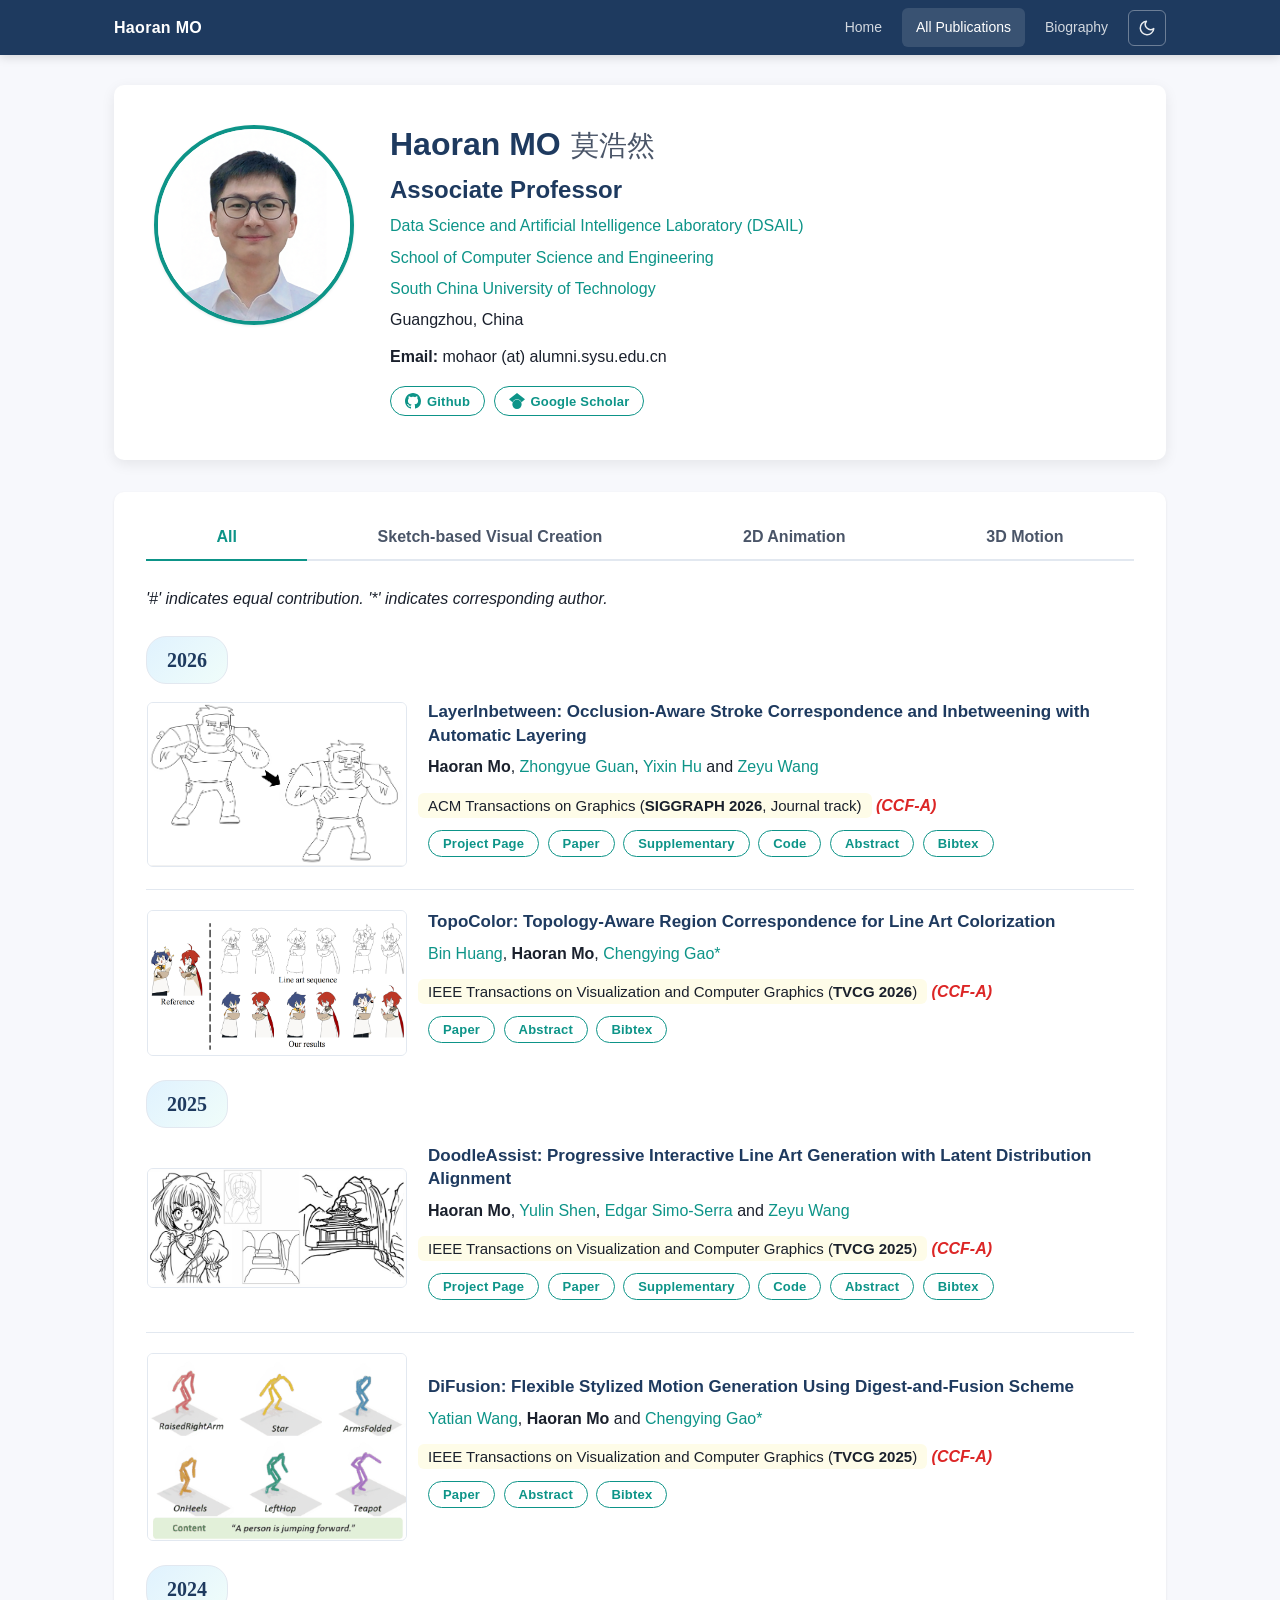
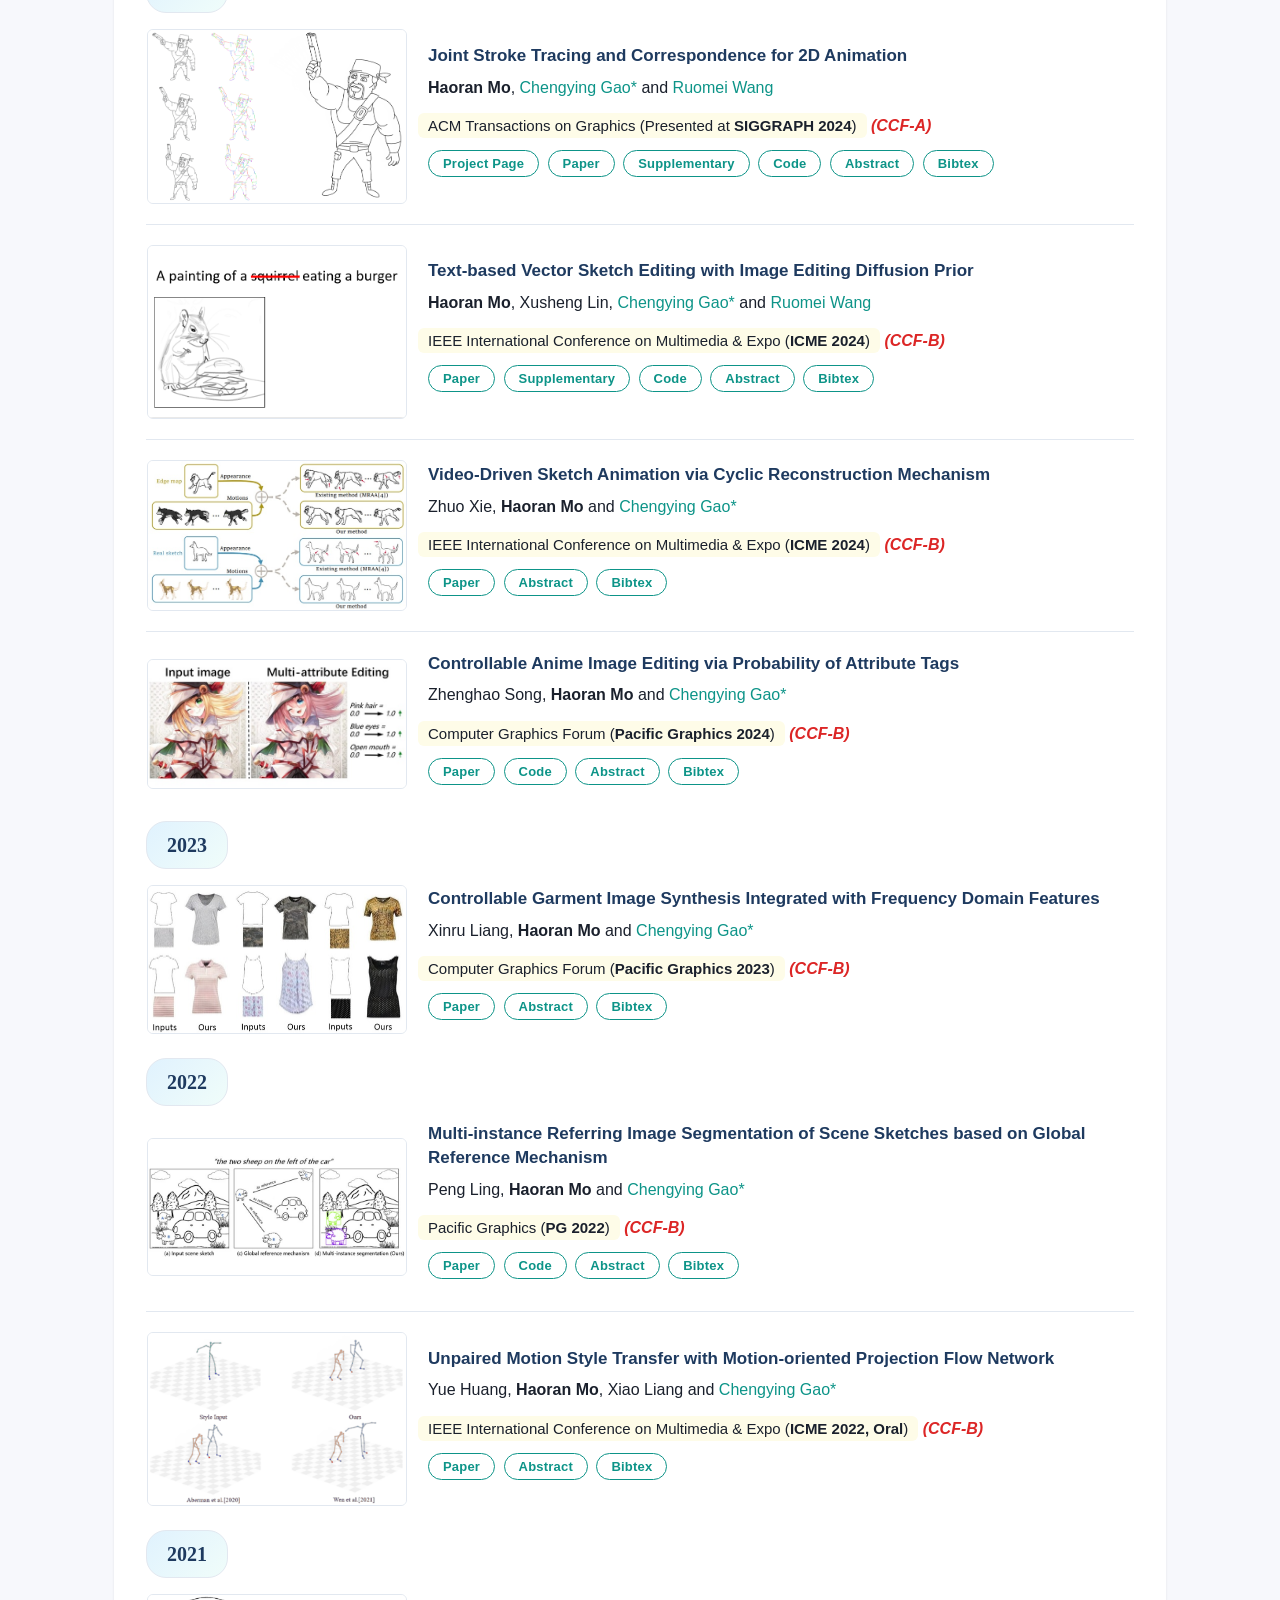
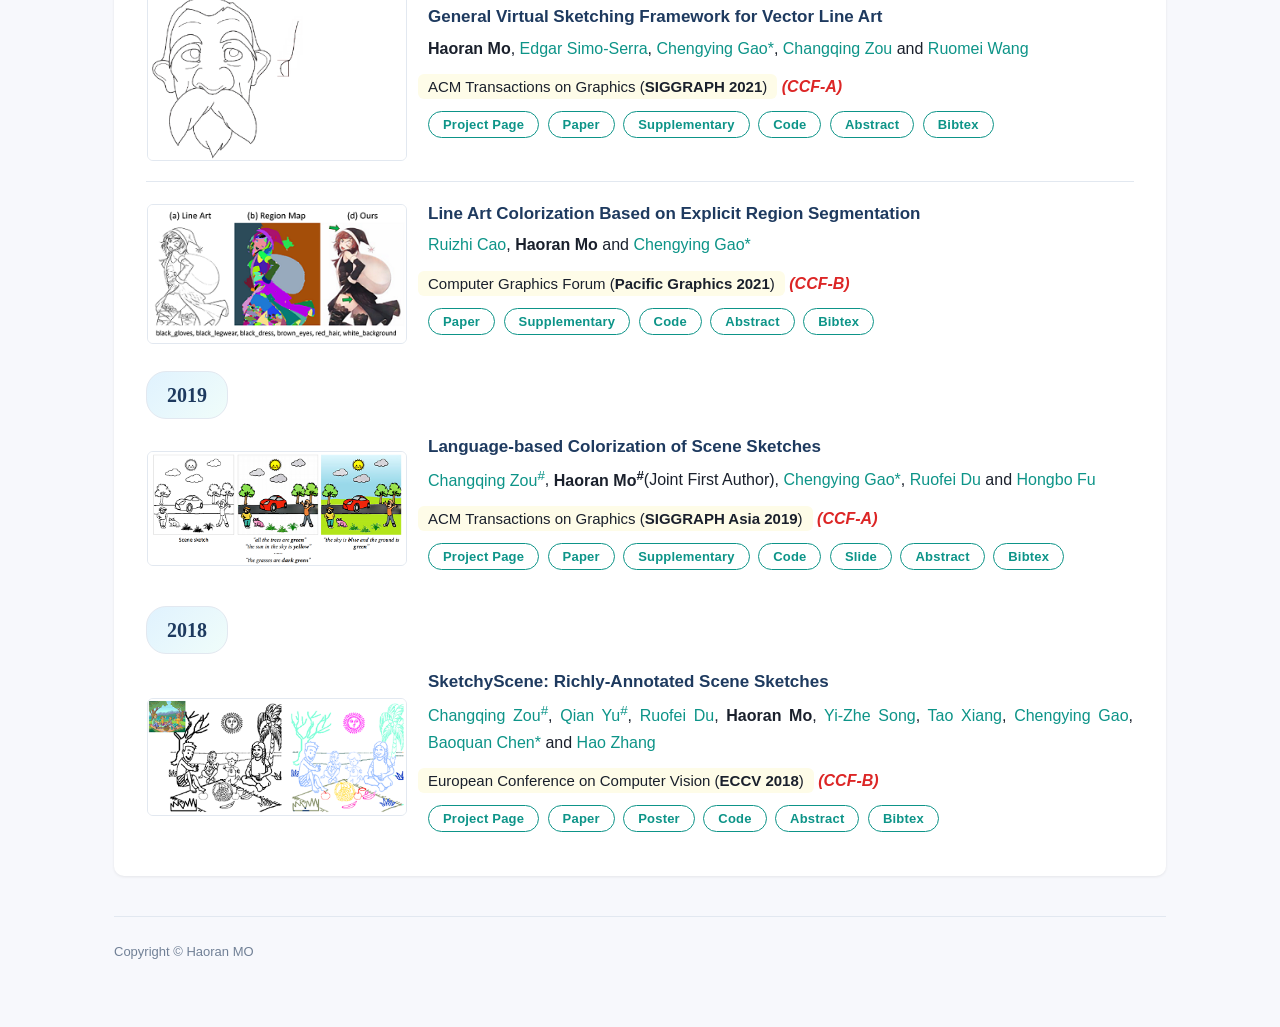
==== commit 0dca2206: "updated affiliation" ====
--- a/all_papers.html
+++ b/all_papers.html
@@ -37,9 +37,10 @@
             <span class="caption">Haoran MO</span>
             <span class="caption-1">莫浩然</span>
         </div>
-        <p class="content"><a href="https://cislab.hkust-gz.edu.cn/" class="content">Creative Intelligence and Synergy Lab</a></p>
-        <p class="content"><a href="https://cma.hkust-gz.edu.cn/" class="content">Computational Media and Arts (CMA)</a>, <a href="https://infh.hkust-gz.edu.cn/" class="content">Information Hub</a></p>
-        <p class="content"><a href="https://www.hkust-gz.edu.cn/" class="content">The Hong Kong University of Science and Technology (Guangzhou)</a></p>
+        <p class="caption-subtitle">Associate Professor</p>
+        <p class="content"><a href="http://dsail.vip/" class="content">Data Science and Artificial Intelligence Laboratory (DSAIL)</a></p>
+        <p class="content"><a href="https://www2.scut.edu.cn/cs/#page-1" class="content">School of Computer Science and Engineering</a></p>
+        <p class="content"><a href="https://www.scut.edu.cn/en/" class="content">South China University of Technology</a></p>
         <p class="content">Guangzhou, China</p>
         <div style="margin-top:10px;">
             <p class="content"><strong>Email: </strong>mohaor (at) alumni.sysu.edu.cn</p>
--- a/style.css
+++ b/style.css
@@ -87,6 +87,78 @@
     padding: 30px 24px 40px;
 }
 
+html {
+    scroll-behavior: smooth;
+}
+
+/* --- Section Navigation (index) --- */
+.section-nav {
+    display: none;
+}
+
+@media (min-width: 900px) {
+    .home-page .page-container {
+        margin-left: max(220px, calc(50% - 550px));
+        margin-right: 24px;
+    }
+
+    .home-page .section-nav {
+        display: flex;
+        flex-direction: column;
+        position: fixed;
+        top: 50%;
+        left: max(20px, calc(50% - 840px));
+        width: 140px;
+        transform: translateY(-50%);
+        padding: 12px 8px 12px 10px;
+        background: color-mix(in srgb, var(--color-card) 92%, transparent);
+        border: 1px solid var(--color-border);
+        border-left: 3px solid var(--color-accent);
+        border-radius: 0 var(--radius-sm) var(--radius-sm) 0;
+        box-shadow: var(--shadow-sm);
+        z-index: 90;
+    }
+
+    .section-nav-title {
+        margin: 0 6px 6px;
+        color: var(--color-text-muted);
+        font-size: 11px;
+        font-weight: 700;
+        letter-spacing: 0.08em;
+        text-transform: uppercase;
+    }
+
+    .section-nav a {
+        display: flex;
+        align-items: flex-start;
+        gap: 7px;
+        padding: 5px 5px;
+        border-radius: var(--radius-sm);
+        color: var(--color-text-secondary);
+        font-size: 13px;
+        line-height: 1.3;
+        text-decoration: none;
+        transition: var(--transition);
+    }
+
+    .section-nav a::before {
+        content: "";
+        flex: 0 0 4px;
+        width: 4px;
+        height: 4px;
+        margin-top: 7px;
+        border-radius: 50%;
+        background: var(--color-accent);
+    }
+
+    .section-nav a:hover,
+    .section-nav a:focus-visible {
+        color: var(--color-accent-hover);
+        background: rgba(13, 148, 136, 0.08);
+        text-decoration: none;
+    }
+}
+
 /* --- Navigation --- */
 .top-nav {
     background: var(--color-primary);
@@ -242,6 +314,16 @@
     line-height: 1.2;
 }
 
+.caption-subtitle {
+    margin-top: 4px;
+    margin-bottom: 8px;
+    font-size: 24px;
+    font-weight: 600;
+    color: var(--color-primary);
+    font-family: var(--font-body);
+    line-height: 1.2;
+}
+
 .caption-1 {
     font-size: 28px;
     font-weight: 400;
@@ -340,6 +422,7 @@
     font-size: 15px;
     font-family: var(--font-body);
     text-align: justify;
+    color: var(--color-text);
     background-color: var(--color-highlight-bg);
     padding: 4px 10px;
     border-radius: var(--radius-sm);
@@ -487,12 +570,17 @@
 
 /* --- Section Cards --- */
 .section-card {
+    scroll-margin-top: 84px;
     background: var(--color-card);
     border-radius: var(--radius);
     box-shadow: var(--shadow-sm);
     padding: 24px 32px 32px;
     margin-bottom: 24px;
     transition: box-shadow var(--transition);
+}
+
+.section-card > .title-large {
+    scroll-margin-top: 84px;
 }
 
 .section-card:hover {
@@ -698,7 +786,7 @@
 }
 
 .category-nav .cat-btn:hover {
-    color: var(--color-primary);
+    color: var(--color-accent-hover);
     background: rgba(13, 148, 136, 0.04);
 }
 
@@ -783,6 +871,10 @@
         font-size: 26px;
     }
 
+    .caption-subtitle {
+        font-size: 18px;
+    }
+
     .caption-1 {
         font-size: 22px;
     }
